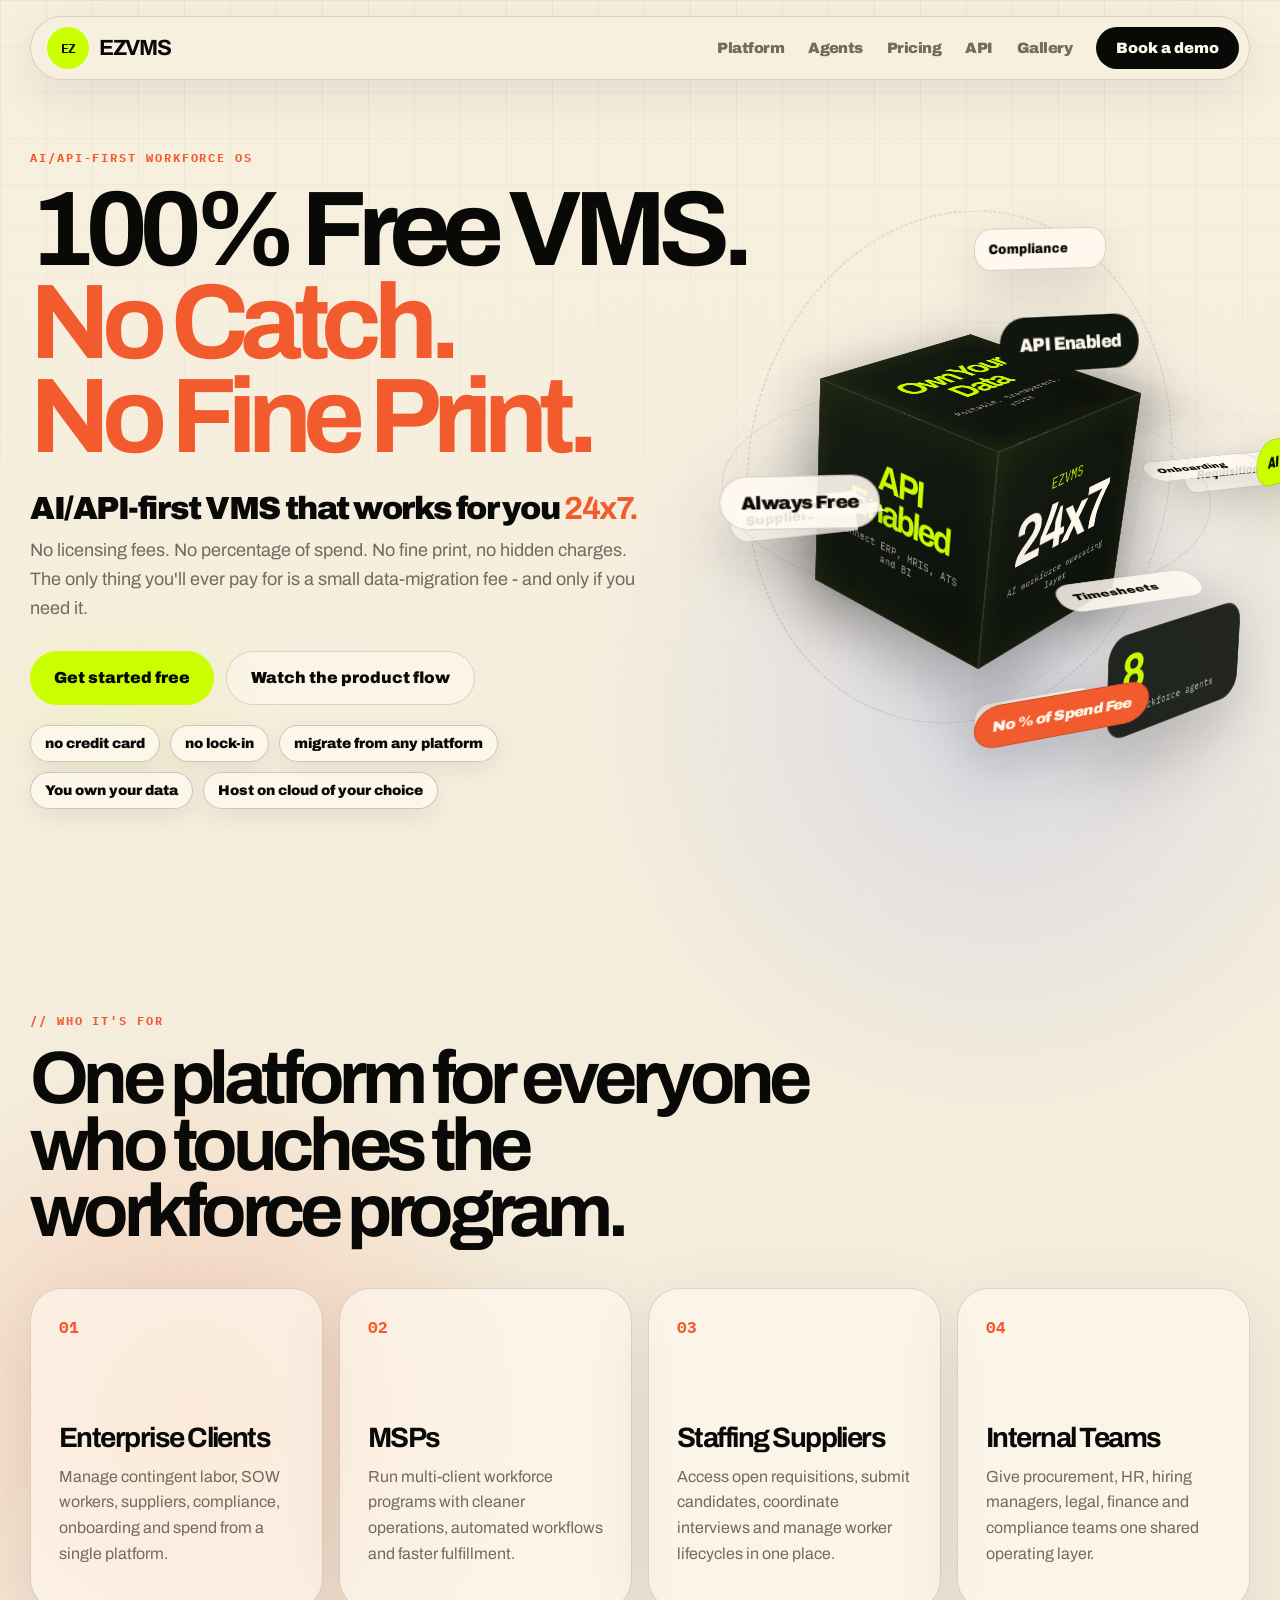
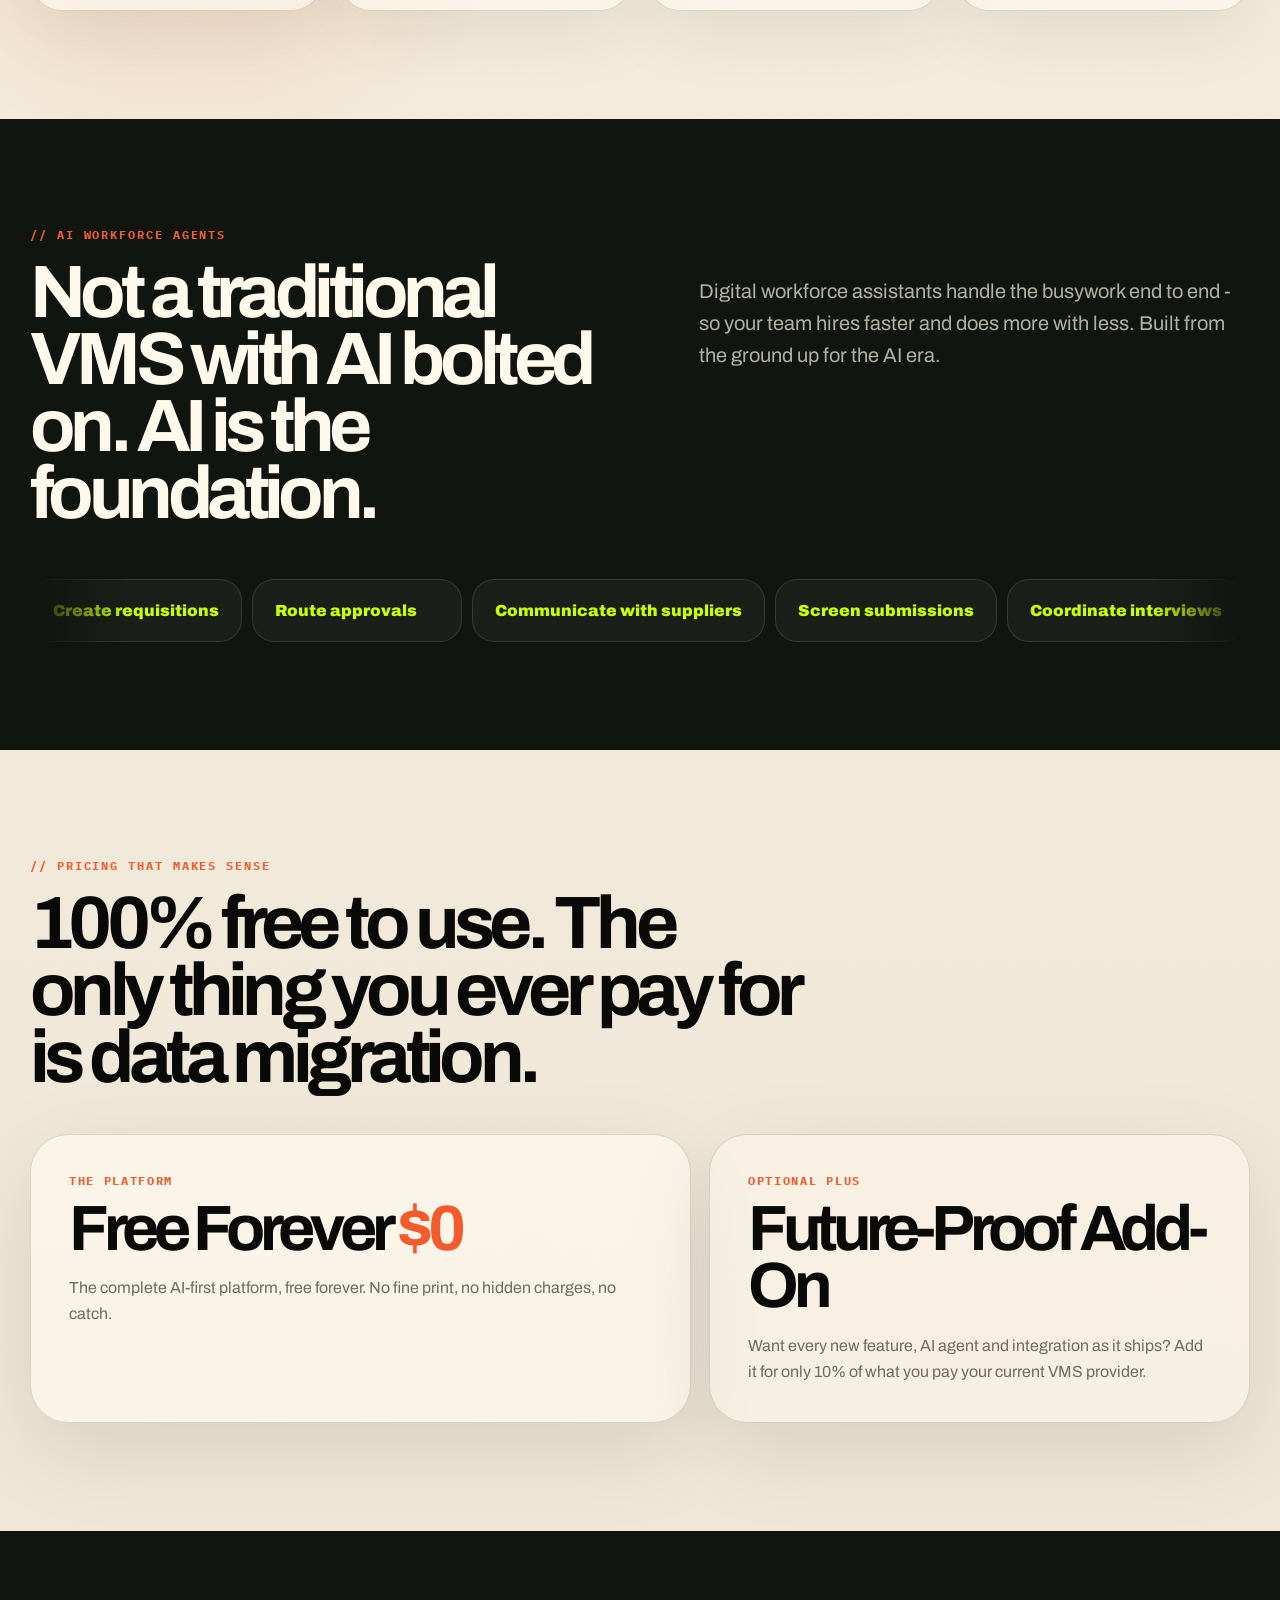
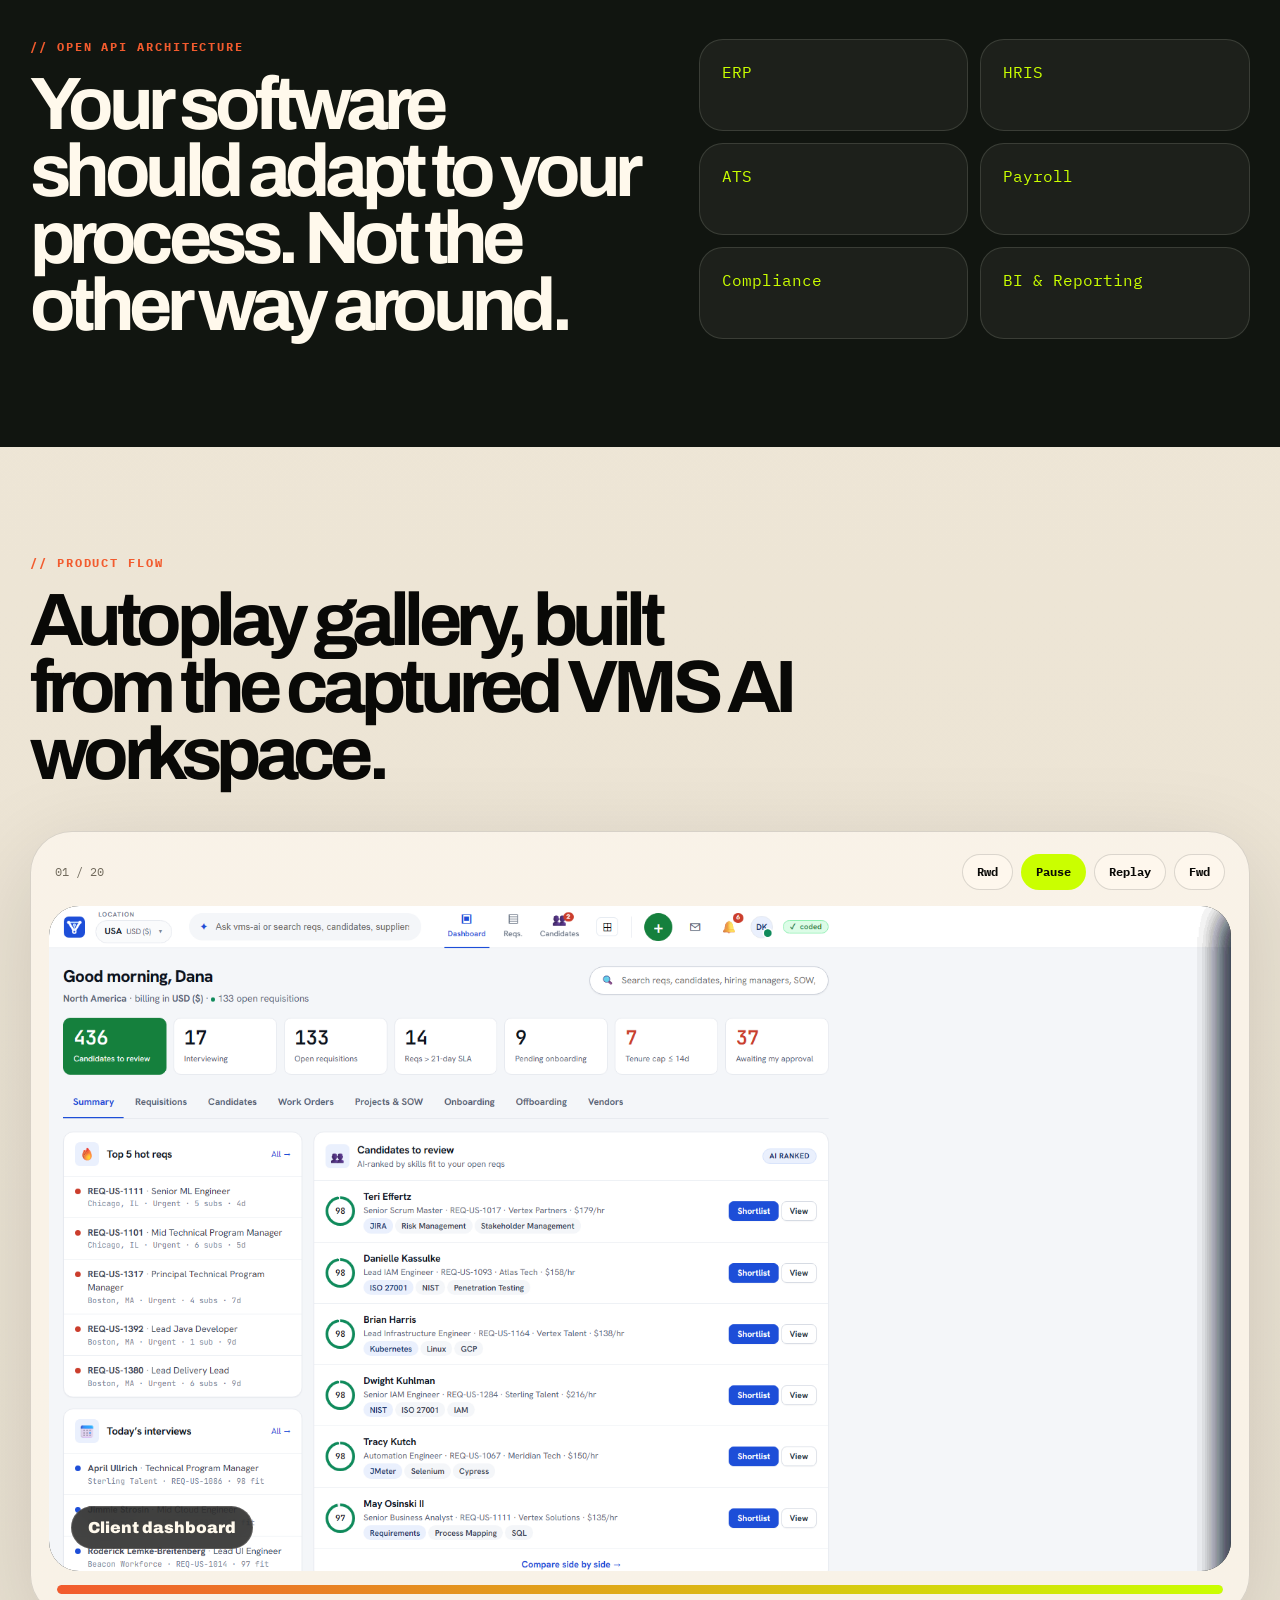
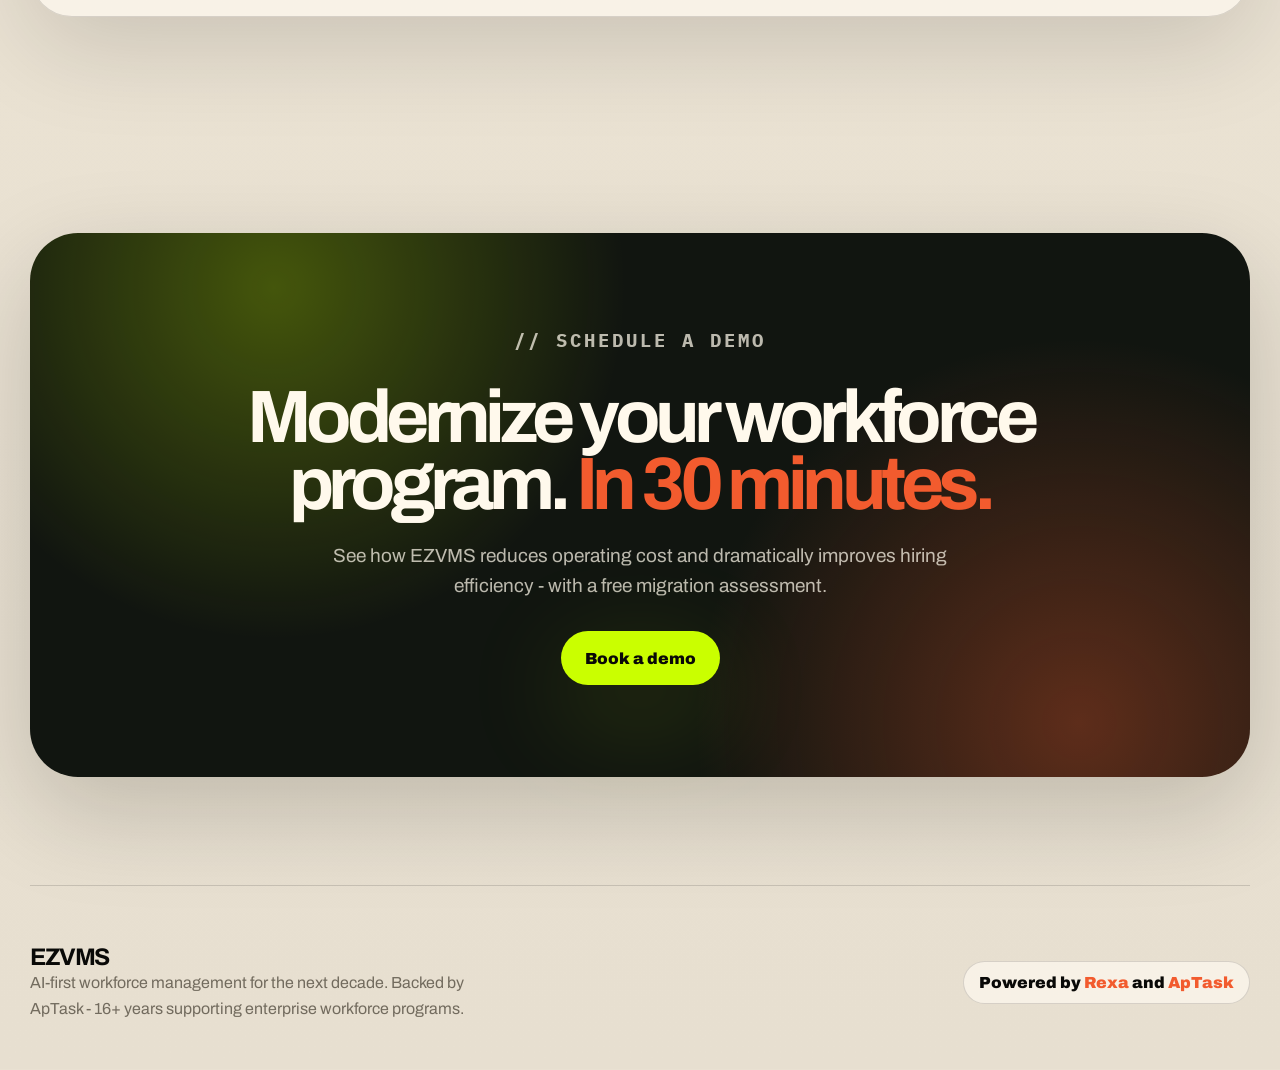
==== codex-3d/index.html @ a68c4723 "Add codex-3d animated landing page variant + server logs codex-3d/ holds an alternate animated landi" ====
<!DOCTYPE html>
<html lang="en">
<head>
  <meta charset="utf-8">
  <meta name="viewport" content="width=device-width, initial-scale=1">
  <title>EZVMS 3D - AI/API-First Workforce OS</title>
  <meta name="description" content="100% Free VMS. No Catch. No Fine Print. AI/API-first VMS that works for you 24x7.">
  <link rel="preconnect" href="https://fonts.googleapis.com">
  <link rel="preconnect" href="https://fonts.gstatic.com" crossorigin>
  <link href="https://fonts.googleapis.com/css2?family=Archivo:wght@500;700;800;900&family=IBM+Plex+Mono:wght@400;600;700&display=swap" rel="stylesheet">
  <link rel="stylesheet" href="styles.css">
</head>
<body>
  <div class="ambient" aria-hidden="true"></div>

  <header class="topbar">
    <a class="brand" href="#home" aria-label="EZVMS 3D home">
      <span>EZ</span>
      <strong>EZVMS</strong>
    </a>
    <button class="menu-button" type="button" aria-label="Toggle navigation" aria-expanded="false">
      <span></span>
      <span></span>
    </button>
    <nav class="nav" aria-label="Primary navigation">
      <a href="#platform">Platform</a>
      <a href="#agents">Agents</a>
      <a href="#pricing">Pricing</a>
      <a href="#api">API</a>
      <a href="#gallery">Gallery</a>
      <button type="button" data-open-demo>Book a demo</button>
    </nav>
  </header>

  <main id="home">
    <section class="hero">
      <div class="hero-copy reveal">
        <p class="eyebrow">AI/API-FIRST WORKFORCE OS</p>
        <h1>
          <span>100% Free VMS.</span>
          <span>No Catch.</span>
          <span>No Fine Print.</span>
        </h1>
        <p class="lede">AI/API-first VMS that works for you <strong>24x7.</strong></p>
        <p class="subcopy">No licensing fees. No percentage of spend. No fine print, no hidden charges. The only thing you'll ever pay for is a small data-migration fee - and only if you need it.</p>
        <div class="actions">
          <button class="primary" type="button" data-open-demo>Get started free</button>
          <a class="secondary" href="#gallery">Watch the product flow</a>
        </div>
        <div class="promise-strip">
          <span>no credit card</span>
          <span>no lock-in</span>
          <span>migrate from any platform</span>
          <span>You own your data</span>
          <span>Host on cloud of your choice</span>
        </div>
      </div>

      <div class="hero-stage reveal delay-1" aria-label="3D animated EZVMS workforce automation system">
        <div class="scene" id="scene">
          <div class="core">
            <div class="core-face front">
              <span>EZVMS</span>
              <strong>24x7</strong>
              <small>AI workforce operating layer</small>
            </div>
            <div class="core-face back"><strong>Always Free</strong><small>No platform licensing fees</small></div>
            <div class="core-face right"><strong>AI First</strong><small>Agents handle the busywork</small></div>
            <div class="core-face left"><strong>API Enabled</strong><small>Connect ERP, HRIS, ATS and BI</small></div>
            <div class="core-face top"><strong>Own Your Data</strong><small>Portable, transparent, yours</small></div>
            <div class="core-face bottom"><strong>No % Fees</strong><small>No percentage of spend fee</small></div>
          </div>
          <div class="hero-callout callout-left">Always Free</div>
          <div class="hero-callout callout-right">AI First</div>
          <div class="hero-callout callout-top">API Enabled</div>
          <div class="hero-callout callout-bottom">No % of Spend Fee</div>
          <div class="orbit orbit-a">
            <span style="--i:0">Requisitions</span>
            <span style="--i:1">Approvals</span>
            <span style="--i:2">Suppliers</span>
            <span style="--i:3">Compliance</span>
          </div>
          <div class="orbit orbit-b">
            <span style="--i:0">Onboarding</span>
            <span style="--i:1">Timesheets</span>
            <span style="--i:2">Insights</span>
            <span style="--i:3">Actions</span>
          </div>
          <div class="depth-card card-two">
            <b>8</b>
            <span>AI workforce agents</span>
          </div>
        </div>
      </div>
    </section>

    <section id="platform" class="section panel-section">
      <div class="section-head reveal">
        <p class="eyebrow">// WHO IT'S FOR</p>
        <h2>One platform for everyone who touches the workforce program.</h2>
      </div>
      <div class="role-grid">
        <article class="tilt-card reveal">
          <span>01</span>
          <h3>Enterprise Clients</h3>
          <p>Manage contingent labor, SOW workers, suppliers, compliance, onboarding and spend from a single platform.</p>
        </article>
        <article class="tilt-card reveal delay-1">
          <span>02</span>
          <h3>MSPs</h3>
          <p>Run multi-client workforce programs with cleaner operations, automated workflows and faster fulfillment.</p>
        </article>
        <article class="tilt-card reveal delay-2">
          <span>03</span>
          <h3>Staffing Suppliers</h3>
          <p>Access open requisitions, submit candidates, coordinate interviews and manage worker lifecycles in one place.</p>
        </article>
        <article class="tilt-card reveal delay-3">
          <span>04</span>
          <h3>Internal Teams</h3>
          <p>Give procurement, HR, hiring managers, legal, finance and compliance teams one shared operating layer.</p>
        </article>
      </div>
    </section>

    <section id="agents" class="section agents-section">
      <div class="split reveal">
        <div>
          <p class="eyebrow">// AI WORKFORCE AGENTS</p>
          <h2>Not a traditional VMS with AI bolted on. AI is the foundation.</h2>
        </div>
        <p>Digital workforce assistants handle the busywork end to end - so your team hires faster and does more with less. Built from the ground up for the AI era.</p>
      </div>
      <div class="agent-ribbon reveal delay-1">
        <span>Create requisitions</span>
        <span>Route approvals</span>
        <span>Communicate with suppliers</span>
        <span>Screen submissions</span>
        <span>Coordinate interviews</span>
        <span>Manage onboarding</span>
        <span>Track compliance</span>
        <span>Validate timesheets</span>
        <span>Surface insights</span>
        <span>Recommend actions</span>
      </div>
    </section>

    <section id="pricing" class="section price-section">
      <div class="section-head reveal">
        <p class="eyebrow">// PRICING THAT MAKES SENSE</p>
        <h2>100% free to use. The only thing you ever pay for is data migration.</h2>
      </div>
      <div class="price-stack">
        <article class="price-card reveal">
          <p>THE PLATFORM</p>
          <h3>Free Forever <strong>$0</strong></h3>
          <span>The complete AI-first platform, free forever. No fine print, no hidden charges, no catch.</span>
        </article>
        <article class="price-card alt reveal delay-1">
          <p>OPTIONAL PLUS</p>
          <h3>Future-Proof Add-On</h3>
          <span>Want every new feature, AI agent and integration as it ships? Add it for only 10% of what you pay your current VMS provider.</span>
        </article>
      </div>
    </section>

    <section id="api" class="section api-section">
      <div class="split reveal">
        <div>
          <p class="eyebrow">// OPEN API ARCHITECTURE</p>
          <h2>Your software should adapt to your process. Not the other way around.</h2>
        </div>
        <div class="api-orbit">
          <span>ERP</span>
          <span>HRIS</span>
          <span>ATS</span>
          <span>Payroll</span>
          <span>Compliance</span>
          <span>BI &amp; Reporting</span>
        </div>
      </div>
    </section>

    <section id="gallery" class="section gallery-section">
      <div class="section-head reveal">
        <p class="eyebrow">// PRODUCT FLOW</p>
        <h2>Autoplay gallery, built from the captured VMS AI workspace.</h2>
      </div>
      <div class="player reveal delay-1">
        <div class="player-bar">
          <span id="slide-count">01 / 20</span>
          <div>
            <button type="button" data-prev>Rwd</button>
            <button type="button" class="hot" data-toggle>Pause</button>
            <button type="button" data-replay>Replay</button>
            <button type="button" data-next>Fwd</button>
          </div>
        </div>
        <figure id="gallery-frame">
          <p>Loading gallery...</p>
        </figure>
        <div class="progress"><span id="progress-bar"></span></div>
      </div>
    </section>

    <section class="section cta-section">
      <div class="cta reveal">
        <p class="eyebrow">// SCHEDULE A DEMO</p>
        <h2>Modernize your workforce program. <span>In 30 minutes.</span></h2>
        <p>See how EZVMS reduces operating cost and dramatically improves hiring efficiency - with a free migration assessment.</p>
        <button class="primary" type="button" data-open-demo>Book a demo</button>
      </div>
    </section>
  </main>

  <footer class="footer">
    <div>
      <strong>EZVMS</strong>
      <p>AI-first workforce management for the next decade. Backed by ApTask - 16+ years supporting enterprise workforce programs.</p>
    </div>
    <div class="powered">Powered by <a href="https://rexa.ai" target="_blank" rel="noopener noreferrer">Rexa</a> and <a href="https://aptask.com" target="_blank" rel="noopener noreferrer">ApTask</a></div>
  </footer>

  <dialog class="demo-modal" id="demo-modal">
    <form method="dialog">
      <button class="modal-close" aria-label="Close">&times;</button>
      <p class="eyebrow">// 30 MINUTE DEMO</p>
      <h2>See EZVMS in motion.</h2>
      <label>Name<input required placeholder="Jane Doe"></label>
      <label>Email<input required type="email" placeholder="jane@company.com"></label>
      <label>Company<input placeholder="Acme Corp"></label>
      <button class="primary" type="submit">Schedule Event</button>
      <small>Mock confirmation - connect Calendly / Cal.com for production booking.</small>
    </form>
  </dialog>

  <script src="script.js"></script>
</body>
</html>
---- codex-3d/styles.css ----
:root {
  --ink: #090907;
  --paper: #f3eddf;
  --muted: #726b5e;
  --acid: #caff00;
  --ember: #f25b2e;
  --blue: #2458ff;
  --night: #111510;
  --line: rgba(9, 9, 7, 0.14);
  --glow: 0 30px 110px rgba(202, 255, 0, 0.18);
}

*,
*::before,
*::after {
  box-sizing: border-box;
}

html {
  scroll-behavior: smooth;
}

body {
  margin: 0;
  overflow-x: hidden;
  color: var(--ink);
  background:
    radial-gradient(circle at 78% 12%, rgba(36, 88, 255, 0.14), transparent 26rem),
    radial-gradient(circle at 15% 24%, rgba(242, 91, 46, 0.2), transparent 23rem),
    linear-gradient(180deg, #f8f0df 0%, #e7dfd0 100%);
  font-family: "Archivo", sans-serif;
}

a {
  color: inherit;
  text-decoration: none;
}

button,
input {
  font: inherit;
}

.ambient {
  position: fixed;
  inset: 0;
  z-index: -1;
  background-image: linear-gradient(90deg, rgba(9, 9, 7, 0.045) 1px, transparent 1px), linear-gradient(rgba(9, 9, 7, 0.035) 1px, transparent 1px);
  background-size: 46px 46px;
  mask-image: linear-gradient(to bottom, #000 0%, transparent 88%);
}

.topbar {
  position: sticky;
  top: 16px;
  z-index: 20;
  display: flex;
  align-items: center;
  justify-content: space-between;
  width: min(1220px, calc(100% - 28px));
  margin: 16px auto 0;
  padding: 10px 10px 10px 16px;
  border: 1px solid var(--line);
  border-radius: 999px;
  background: rgba(248, 240, 223, 0.76);
  box-shadow: 0 14px 50px rgba(9, 9, 7, 0.09);
  backdrop-filter: blur(18px);
}

.brand,
.nav,
.actions,
.promise-strip,
.player-bar,
.footer {
  display: flex;
  align-items: center;
}

.brand {
  gap: 10px;
  font-size: 22px;
  font-weight: 900;
  letter-spacing: -0.06em;
}

.brand span {
  display: grid;
  width: 42px;
  height: 42px;
  place-items: center;
  border-radius: 50%;
  background: var(--acid);
  font-family: "IBM Plex Mono", monospace;
  font-size: 13px;
}

.nav {
  gap: 24px;
  color: var(--muted);
  font-size: 15px;
  font-weight: 900;
  letter-spacing: -0.035em;
}

.nav a:hover {
  color: var(--ink);
}

.nav button,
.primary,
.secondary,
.player button {
  border: 0;
  border-radius: 999px;
  cursor: pointer;
  font-weight: 900;
}

.nav button {
  padding: 13px 20px;
  color: #fff9ec;
  background: var(--ink);
}

.menu-button {
  display: none;
}

.hero {
  display: grid;
  grid-template-columns: minmax(0, 1fr) minmax(430px, 0.9fr);
  gap: 54px;
  align-items: center;
  width: min(1220px, calc(100% - 28px));
  min-height: calc(100vh - 84px);
  margin: 0 auto;
  padding: 70px 0 96px;
}

.eyebrow {
  margin: 0 0 18px;
  color: var(--ember);
  font-family: "IBM Plex Mono", monospace;
  font-size: 12px;
  font-weight: 700;
  letter-spacing: 0.16em;
}

h1,
h2,
h3,
p {
  margin-top: 0;
}

h1 {
  margin: 0 0 28px;
  font-size: min(clamp(4.1rem, 8.3vw, 9rem), calc((100vw - 28px) / 7.25));
  line-height: 0.88;
  letter-spacing: -0.08em;
}

h1 span {
  display: block;
  white-space: nowrap;
}

h1 span:nth-child(n+2),
.cta h2 span {
  color: var(--ember);
}

.lede {
  margin-bottom: 10px;
  font-size: clamp(1.4rem, 2.5vw, 2.3rem);
  font-weight: 900;
  letter-spacing: -0.045em;
}

.lede strong {
  color: var(--ember);
}

.subcopy {
  max-width: 610px;
  color: var(--muted);
  font-size: 18px;
  line-height: 1.6;
}

.actions {
  flex-wrap: wrap;
  gap: 12px;
  margin: 28px 0 20px;
}

.primary,
.secondary {
  display: inline-flex;
  min-height: 54px;
  align-items: center;
  justify-content: center;
  padding: 0 24px;
}

.primary {
  color: var(--ink);
  background: var(--acid);
  box-shadow: var(--glow);
}

.secondary {
  border: 1px solid var(--line);
  background: rgba(255, 250, 240, 0.52);
}

.promise-strip {
  flex-wrap: wrap;
  gap: 10px;
}

.promise-strip span {
  padding: 10px 14px;
  border: 1.5px solid rgba(9, 9, 7, 0.2);
  border-radius: 999px;
  background: rgba(255, 250, 240, 0.72);
  box-shadow: 0 8px 24px rgba(9, 9, 7, 0.07);
  font-size: 14px;
  font-weight: 900;
}

.hero-stage {
  min-height: 620px;
  perspective: 1200px;
}

.scene {
  --rx: -14deg;
  --ry: 22deg;
  position: relative;
  width: min(560px, 100%);
  height: 620px;
  margin: 0 auto;
  transform-style: preserve-3d;
  transform: rotateX(var(--rx)) rotateY(var(--ry));
  transition: transform 180ms ease-out;
}

.core {
  position: absolute;
  top: 210px;
  left: 50%;
  width: 220px;
  height: 220px;
  transform: translateX(-50%) rotateX(-12deg) rotateY(28deg);
  transform-style: preserve-3d;
  animation: cubeSpin 12s linear infinite;
}

.core-face {
  position: absolute;
  inset: 0;
  display: grid;
  place-content: center;
  gap: 10px;
  padding: 20px;
  border: 1px solid rgba(255, 255, 255, 0.16);
  background: linear-gradient(145deg, #171d13, #0c0f0b);
  box-shadow: inset 0 0 40px rgba(202, 255, 0, 0.09), 0 32px 90px rgba(9, 9, 7, 0.24);
  color: #fff9ec;
  text-align: center;
}

.core-face.front {
  transform: translateZ(110px);
}

.core-face.back {
  transform: rotateY(180deg) translateZ(110px);
}

.core-face.right {
  transform: rotateY(90deg) translateZ(110px);
}

.core-face.left {
  transform: rotateY(-90deg) translateZ(110px);
}

.core-face.top {
  transform: rotateX(90deg) translateZ(110px);
}

.core-face.bottom {
  transform: rotateX(-90deg) translateZ(110px);
}

.core-face span {
  color: var(--acid);
  font-family: "IBM Plex Mono", monospace;
}

.core-face strong {
  color: var(--acid);
  font-size: 38px;
  line-height: 0.92;
  letter-spacing: -0.075em;
}

.core-face.front strong {
  color: #fff9ec;
  font-size: 70px;
  line-height: 0.85;
}

.core-face small {
  color: rgba(255, 249, 236, 0.65);
  font-family: "IBM Plex Mono", monospace;
  font-size: 11px;
}

.hero-callout {
  position: absolute;
  z-index: 3;
  padding: 13px 16px;
  border: 1px solid rgba(9, 9, 7, 0.16);
  border-radius: 999px;
  color: var(--ink);
  background: rgba(255, 250, 240, 0.9);
  box-shadow: 0 22px 70px rgba(9, 9, 7, 0.14);
  font-size: 15px;
  font-weight: 900;
  letter-spacing: -0.04em;
  transform-style: preserve-3d;
  animation: calloutFloat 3.8s ease-in-out infinite alternate;
}

.callout-left {
  top: 245px;
  left: -8px;
  transform: translateZ(180px) rotateY(-18deg);
}

.callout-right {
  top: 250px;
  right: -8px;
  color: var(--ink);
  background: var(--acid);
  transform: translateZ(180px) rotateY(18deg);
  animation-delay: -0.8s;
}

.callout-top {
  top: 126px;
  left: 50%;
  color: #fff9ec;
  background: var(--night);
  transform: translateX(-50%) translateZ(210px) rotateX(10deg);
  animation-delay: -1.6s;
}

.callout-bottom {
  bottom: 124px;
  left: 50%;
  color: #fff9ec;
  background: var(--ember);
  transform: translateX(-50%) translateZ(210px) rotateX(-10deg);
  animation-delay: -2.4s;
}

.orbit {
  position: absolute;
  inset: 48px;
  transform-style: preserve-3d;
  border: 1px dashed rgba(9, 9, 7, 0.18);
  border-radius: 50%;
  animation: orbitSpin 18s linear infinite;
}

.orbit-b {
  inset: 105px 28px;
  transform: rotateX(72deg);
  animation-duration: 24s;
  animation-direction: reverse;
}

.orbit span {
  position: absolute;
  top: 50%;
  left: 50%;
  width: 142px;
  padding: 12px 14px;
  border: 1px solid rgba(9, 9, 7, 0.16);
  border-radius: 18px;
  background: rgba(255, 250, 240, 0.86);
  box-shadow: 0 18px 46px rgba(9, 9, 7, 0.12);
  font-size: 13px;
  font-weight: 900;
  transform: rotate(calc(var(--i) * 90deg)) translateX(245px) rotate(calc(var(--i) * -90deg));
}

.orbit-b span {
  transform: rotate(calc(var(--i) * 90deg)) translateX(185px) rotate(calc(var(--i) * -90deg));
}

.depth-card {
  position: absolute;
  display: grid;
  gap: 8px;
  width: 190px;
  padding: 18px;
  border: 1px solid rgba(255, 249, 236, 0.12);
  border-radius: 24px;
  color: #fff9ec;
  background: rgba(17, 21, 16, 0.92);
  box-shadow: 0 30px 90px rgba(9, 9, 7, 0.22);
  transform-style: preserve-3d;
}

.depth-card b {
  color: var(--acid);
  font-size: 54px;
  line-height: 0.85;
  letter-spacing: -0.08em;
}

.depth-card span {
  color: rgba(255, 249, 236, 0.68);
  font-family: "IBM Plex Mono", monospace;
  font-size: 11px;
}

.card-two {
  right: 12px;
  bottom: 74px;
  transform: translateZ(120px) rotateY(16deg);
}

.section {
  width: min(1220px, calc(100% - 28px));
  margin: 0 auto;
  padding: 108px 0;
}

.section-head {
  max-width: 780px;
  margin-bottom: 42px;
}

h2 {
  margin-bottom: 0;
  font-size: clamp(2.6rem, 5.8vw, 6rem);
  line-height: 0.9;
  letter-spacing: -0.075em;
}

.role-grid {
  display: grid;
  grid-template-columns: repeat(4, 1fr);
  gap: 16px;
  perspective: 900px;
}

.tilt-card {
  min-height: 300px;
  padding: 28px;
  border: 1px solid var(--line);
  border-radius: 32px;
  background: rgba(255, 250, 240, 0.62);
  box-shadow: 0 20px 70px rgba(9, 9, 7, 0.08);
  transform-style: preserve-3d;
  transition: transform 220ms ease, box-shadow 220ms ease;
}

.tilt-card:hover {
  transform: rotateX(7deg) rotateY(-7deg) translateY(-8px);
  box-shadow: 0 30px 90px rgba(9, 9, 7, 0.16);
}

.tilt-card span {
  color: var(--ember);
  font-family: "IBM Plex Mono", monospace;
  font-weight: 700;
}

.tilt-card h3 {
  margin: 88px 0 12px;
  font-size: 28px;
  line-height: 0.95;
  letter-spacing: -0.055em;
}

.tilt-card p,
.split > p,
.price-card span,
.cta p,
.footer p {
  color: var(--muted);
  line-height: 1.6;
}

.agents-section,
.api-section {
  width: 100%;
  max-width: none;
  padding-right: max(14px, calc((100vw - 1220px) / 2));
  padding-left: max(14px, calc((100vw - 1220px) / 2));
  color: #fff9ec;
  background: var(--night);
}

.split {
  display: grid;
  grid-template-columns: 1fr 0.9fr;
  gap: 56px;
  align-items: start;
}

.split > p {
  margin-top: 48px;
  color: rgba(255, 249, 236, 0.68);
  font-size: 20px;
}

.agent-ribbon {
  display: flex;
  gap: 10px;
  margin-top: 52px;
  overflow: hidden;
  mask-image: linear-gradient(90deg, transparent, #000 8%, #000 92%, transparent);
}

.agent-ribbon span {
  flex: 0 0 auto;
  min-width: 210px;
  padding: 22px;
  border: 1px solid rgba(255, 249, 236, 0.12);
  border-radius: 22px;
  background: rgba(255, 249, 236, 0.045);
  color: var(--acid);
  font-weight: 900;
  animation: ribbon 28s linear infinite;
}

.price-stack {
  display: grid;
  grid-template-columns: 1.1fr 0.9fr;
  gap: 18px;
}

.price-card {
  padding: 38px;
  border: 1px solid var(--line);
  border-radius: 38px;
  background: rgba(255, 250, 240, 0.68);
  box-shadow: 0 26px 90px rgba(9, 9, 7, 0.1);
}

.price-card.alt {
  background: rgba(255, 250, 240, 0.46);
}

.price-card p {
  color: var(--ember);
  font-family: "IBM Plex Mono", monospace;
  font-size: 12px;
  font-weight: 700;
  letter-spacing: 0.14em;
}

.price-card h3 {
  margin-bottom: 18px;
  font-size: clamp(2.4rem, 5vw, 5rem);
  line-height: 0.9;
  letter-spacing: -0.08em;
}

.price-card strong {
  color: var(--ember);
}

.api-orbit {
  display: grid;
  grid-template-columns: repeat(2, 1fr);
  gap: 12px;
}

.api-orbit span {
  min-height: 92px;
  padding: 22px;
  border: 1px solid rgba(255, 249, 236, 0.13);
  border-radius: 24px;
  color: var(--acid);
  background: rgba(255, 249, 236, 0.05);
  font-family: "IBM Plex Mono", monospace;
}

.player {
  padding: 18px;
  border: 1px solid var(--line);
  border-radius: 42px;
  background: rgba(255, 250, 240, 0.68);
  box-shadow: 0 28px 100px rgba(9, 9, 7, 0.14);
}

.player-bar {
  justify-content: space-between;
  gap: 14px;
  padding: 4px 6px 16px;
  color: var(--muted);
  font-family: "IBM Plex Mono", monospace;
  font-size: 12px;
}

.player-bar div {
  display: flex;
  flex-wrap: wrap;
  justify-content: flex-end;
  gap: 8px;
}

.player button {
  min-height: 36px;
  padding: 0 14px;
  border: 1px solid var(--line);
  color: var(--ink);
  background: rgba(255, 250, 240, 0.7);
}

.player button.hot {
  border-color: transparent;
  background: var(--acid);
}

#gallery-frame {
  position: relative;
  min-height: 440px;
  margin: 0;
  border-radius: 30px;
  background: var(--night);
  overflow: hidden;
  cursor: pointer;
}

#gallery-frame::before,
#gallery-frame::after {
  position: absolute;
  top: 50%;
  z-index: 2;
  display: grid;
  width: 46px;
  height: 46px;
  place-items: center;
  border: 1px solid rgba(255, 249, 236, 0.18);
  border-radius: 50%;
  color: #fff9ec;
  background: rgba(9, 9, 7, 0.52);
  opacity: 0;
  transform: translateY(-50%);
  transition: opacity 180ms ease;
  pointer-events: none;
}

#gallery-frame::before {
  content: "‹";
  left: 18px;
}

#gallery-frame::after {
  content: "›";
  right: 18px;
}

#gallery-frame:hover::before,
#gallery-frame:hover::after {
  opacity: 1;
}

#gallery-frame img {
  display: block;
  width: 100%;
  aspect-ratio: 16 / 9;
  object-fit: cover;
  object-position: top left;
}

#gallery-frame figcaption {
  position: absolute;
  left: 22px;
  bottom: 22px;
  padding: 12px 16px;
  border: 1px solid rgba(255, 249, 236, 0.14);
  border-radius: 999px;
  color: #fff9ec;
  background: rgba(9, 9, 7, 0.76);
  backdrop-filter: blur(12px);
  font-weight: 900;
}

#gallery-frame p {
  display: grid;
  min-height: 360px;
  place-items: center;
  color: rgba(255, 249, 236, 0.72);
  font-weight: 900;
}

.progress {
  height: 9px;
  margin: 14px 8px 4px;
  border-radius: 999px;
  background: rgba(9, 9, 7, 0.1);
  overflow: hidden;
}

.progress span {
  display: block;
  width: 0;
  height: 100%;
  border-radius: inherit;
  background: linear-gradient(90deg, var(--ember), var(--acid));
}

.cta {
  padding: clamp(44px, 8vw, 92px);
  border-radius: 48px;
  color: #fff9ec;
  text-align: center;
  background:
    radial-gradient(circle at 20% 10%, rgba(202, 255, 0, 0.28), transparent 22rem),
    radial-gradient(circle at 86% 90%, rgba(242, 91, 46, 0.34), transparent 24rem),
    var(--night);
  box-shadow: 0 34px 100px rgba(9, 9, 7, 0.18);
}

.cta h2 {
  max-width: 900px;
  margin: 0 auto 22px;
}

.cta p {
  max-width: 620px;
  margin: 0 auto 30px;
  color: rgba(255, 249, 236, 0.72);
  font-size: 19px;
}

.footer {
  justify-content: space-between;
  gap: 28px;
  width: min(1220px, calc(100% - 28px));
  margin: 0 auto;
  padding: 58px 0 48px;
  border-top: 1px solid var(--line);
}

.footer strong {
  font-size: 24px;
  letter-spacing: -0.06em;
}

.footer p {
  max-width: 460px;
  margin-bottom: 0;
}

.powered {
  padding: 12px 15px;
  border: 1px solid var(--line);
  border-radius: 999px;
  background: rgba(255, 250, 240, 0.68);
  font-weight: 900;
}

.powered a {
  color: var(--ember);
}

.demo-modal {
  width: min(480px, calc(100% - 28px));
  border: 0;
  border-radius: 34px;
  padding: 0;
  background: rgba(255, 250, 240, 0.96);
  box-shadow: 0 40px 120px rgba(9, 9, 7, 0.28);
}

.demo-modal::backdrop {
  background: rgba(9, 9, 7, 0.62);
  backdrop-filter: blur(10px);
}

.demo-modal form {
  position: relative;
  display: grid;
  gap: 15px;
  padding: 38px;
}

.demo-modal h2 {
  font-size: 42px;
}

.demo-modal label {
  display: grid;
  gap: 7px;
  color: var(--muted);
  font-weight: 900;
}

.demo-modal input {
  min-height: 48px;
  padding: 0 14px;
  border: 1px solid var(--line);
  border-radius: 16px;
  background: rgba(255, 255, 255, 0.54);
}

.modal-close {
  position: absolute;
  top: 16px;
  right: 16px;
  width: 38px;
  height: 38px;
  border: 0;
  border-radius: 50%;
  background: rgba(9, 9, 7, 0.1);
  cursor: pointer;
}

.reveal {
  opacity: 0;
  transform: translateY(30px);
  transition: opacity 720ms ease, transform 720ms cubic-bezier(0.19, 1, 0.22, 1);
}

.reveal.in-view {
  opacity: 1;
  transform: none;
}

.delay-1 {
  transition-delay: 100ms;
}

.delay-2 {
  transition-delay: 180ms;
}

.delay-3 {
  transition-delay: 260ms;
}

@keyframes cubeSpin {
  to {
    transform: translateX(-50%) rotateX(-12deg) rotateY(388deg);
  }
}

@keyframes orbitSpin {
  to {
    transform: rotateZ(360deg);
  }
}

@keyframes ribbon {
  to {
    transform: translateX(calc(-100% - 10px));
  }
}

@keyframes progress {
  from {
    width: 0;
  }

  to {
    width: 100%;
  }
}

@keyframes calloutFloat {
  to {
    margin-top: -12px;
  }
}

@media (max-width: 1040px) {
  .menu-button {
    display: grid;
    gap: 5px;
    width: 42px;
    height: 42px;
    place-content: center;
    border: 0;
    border-radius: 50%;
    background: var(--ink);
  }

  .menu-button span {
    width: 18px;
    height: 2px;
    background: #fff9ec;
  }

  .nav {
    position: absolute;
    top: calc(100% + 10px);
    right: 0;
    display: none;
    width: min(320px, calc(100vw - 28px));
    padding: 18px;
    border: 1px solid var(--line);
    border-radius: 24px;
    background: rgba(255, 250, 240, 0.96);
    box-shadow: 0 20px 70px rgba(9, 9, 7, 0.16);
  }

  .nav.open {
    display: grid;
  }

  .hero,
  .split,
  .price-stack {
    grid-template-columns: 1fr;
  }

  .hero {
    min-height: auto;
  }

  .hero-stage {
    min-height: 560px;
  }

  .role-grid {
    grid-template-columns: repeat(2, 1fr);
  }
}

@media (max-width: 680px) {
  .topbar,
  .hero,
  .section,
  .footer {
    width: calc(100% - 24px);
  }

  h1 {
    font-size: min(4rem, calc((100vw - 24px) / 7));
    line-height: 0.94;
    letter-spacing: -0.055em;
  }

  .hero-stage {
    min-height: 430px;
  }

  .scene {
    height: 430px;
    transform: scale(0.72) rotateX(var(--rx)) rotateY(var(--ry));
    transform-origin: top center;
  }

  .hero-callout {
    font-size: 14px;
  }

  .role-grid,
  .api-orbit {
    grid-template-columns: 1fr;
  }

  .player {
    padding: 10px;
    border-radius: 28px;
  }

  .player-bar {
    align-items: flex-start;
  }

  #gallery-frame {
    min-height: 240px;
    border-radius: 22px;
  }

  #gallery-frame figcaption {
    right: 12px;
    bottom: 12px;
    left: 12px;
    border-radius: 18px;
  }

  .footer {
    display: grid;
  }

  .primary,
  .secondary {
    width: 100%;
  }
}

@media (prefers-reduced-motion: reduce) {
  *,
  *::before,
  *::after {
    scroll-behavior: auto !important;
    animation-duration: 1ms !important;
    transition-duration: 1ms !important;
  }
}
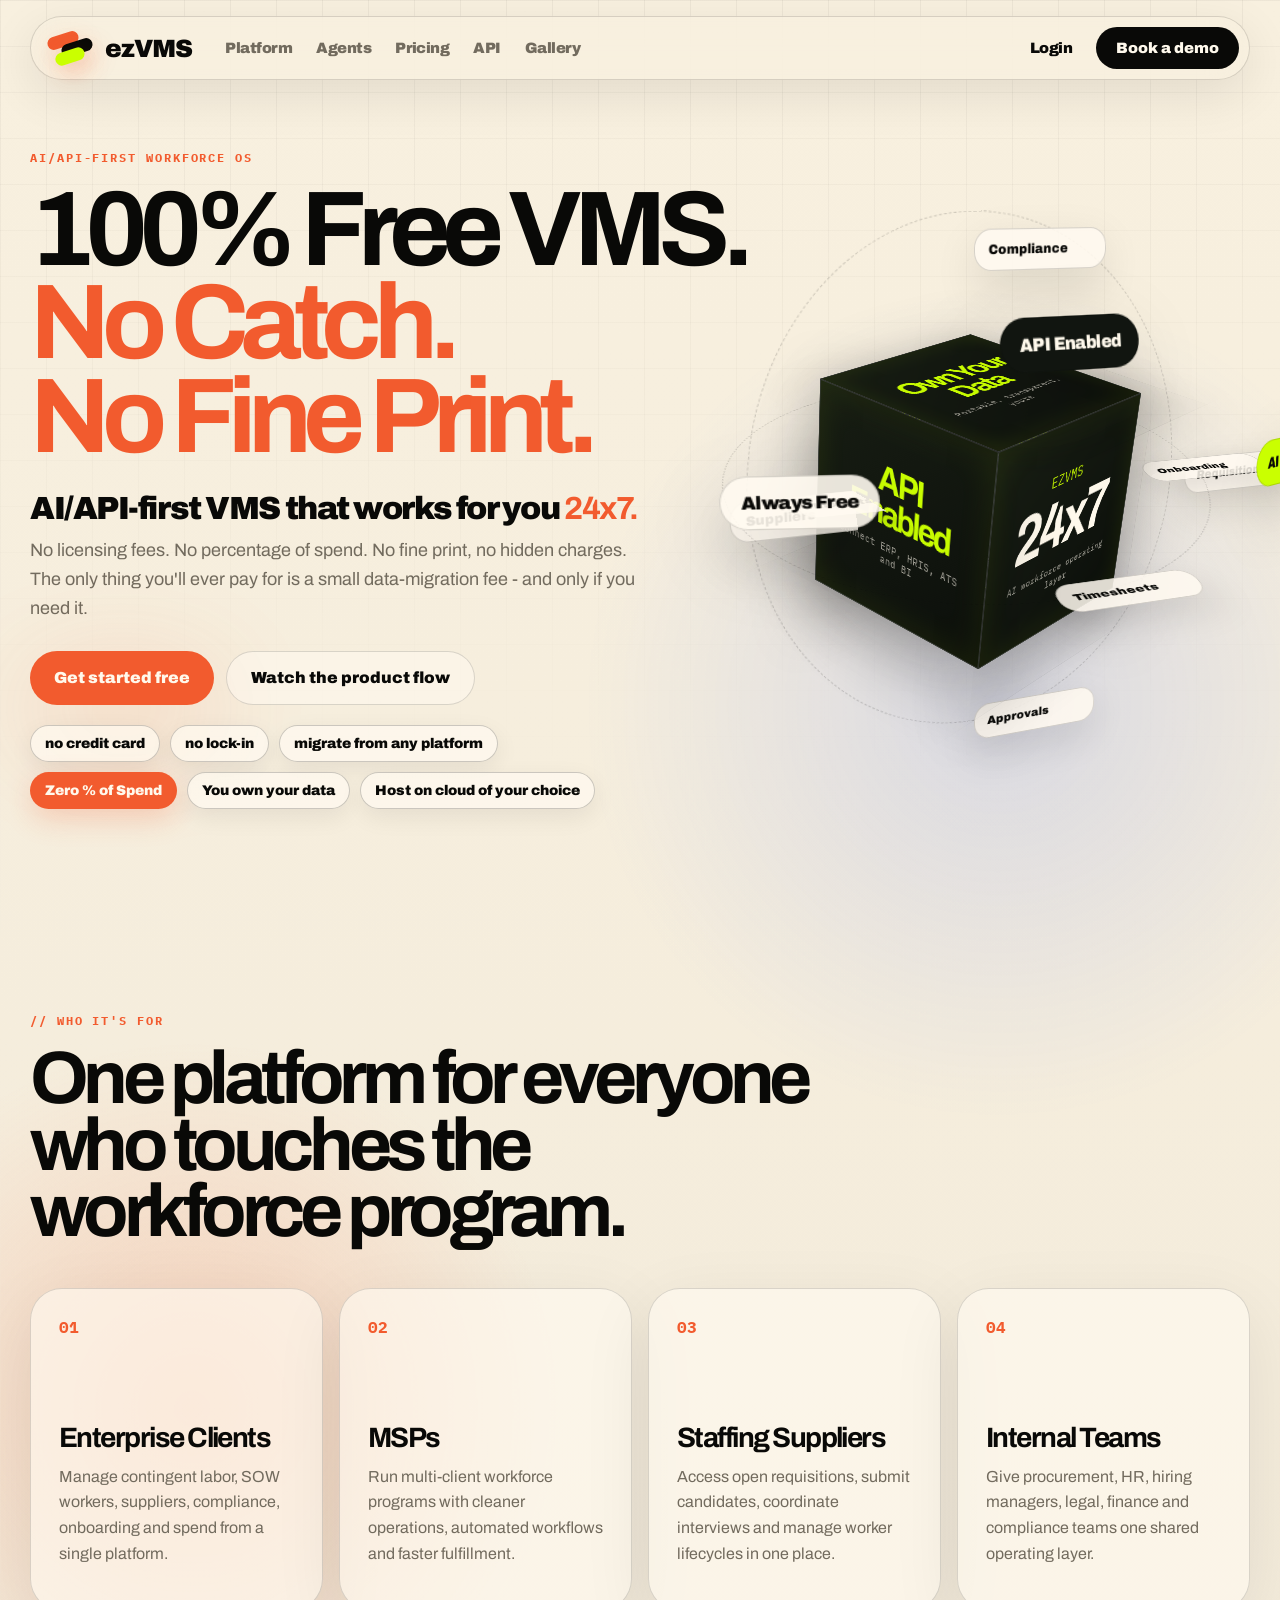
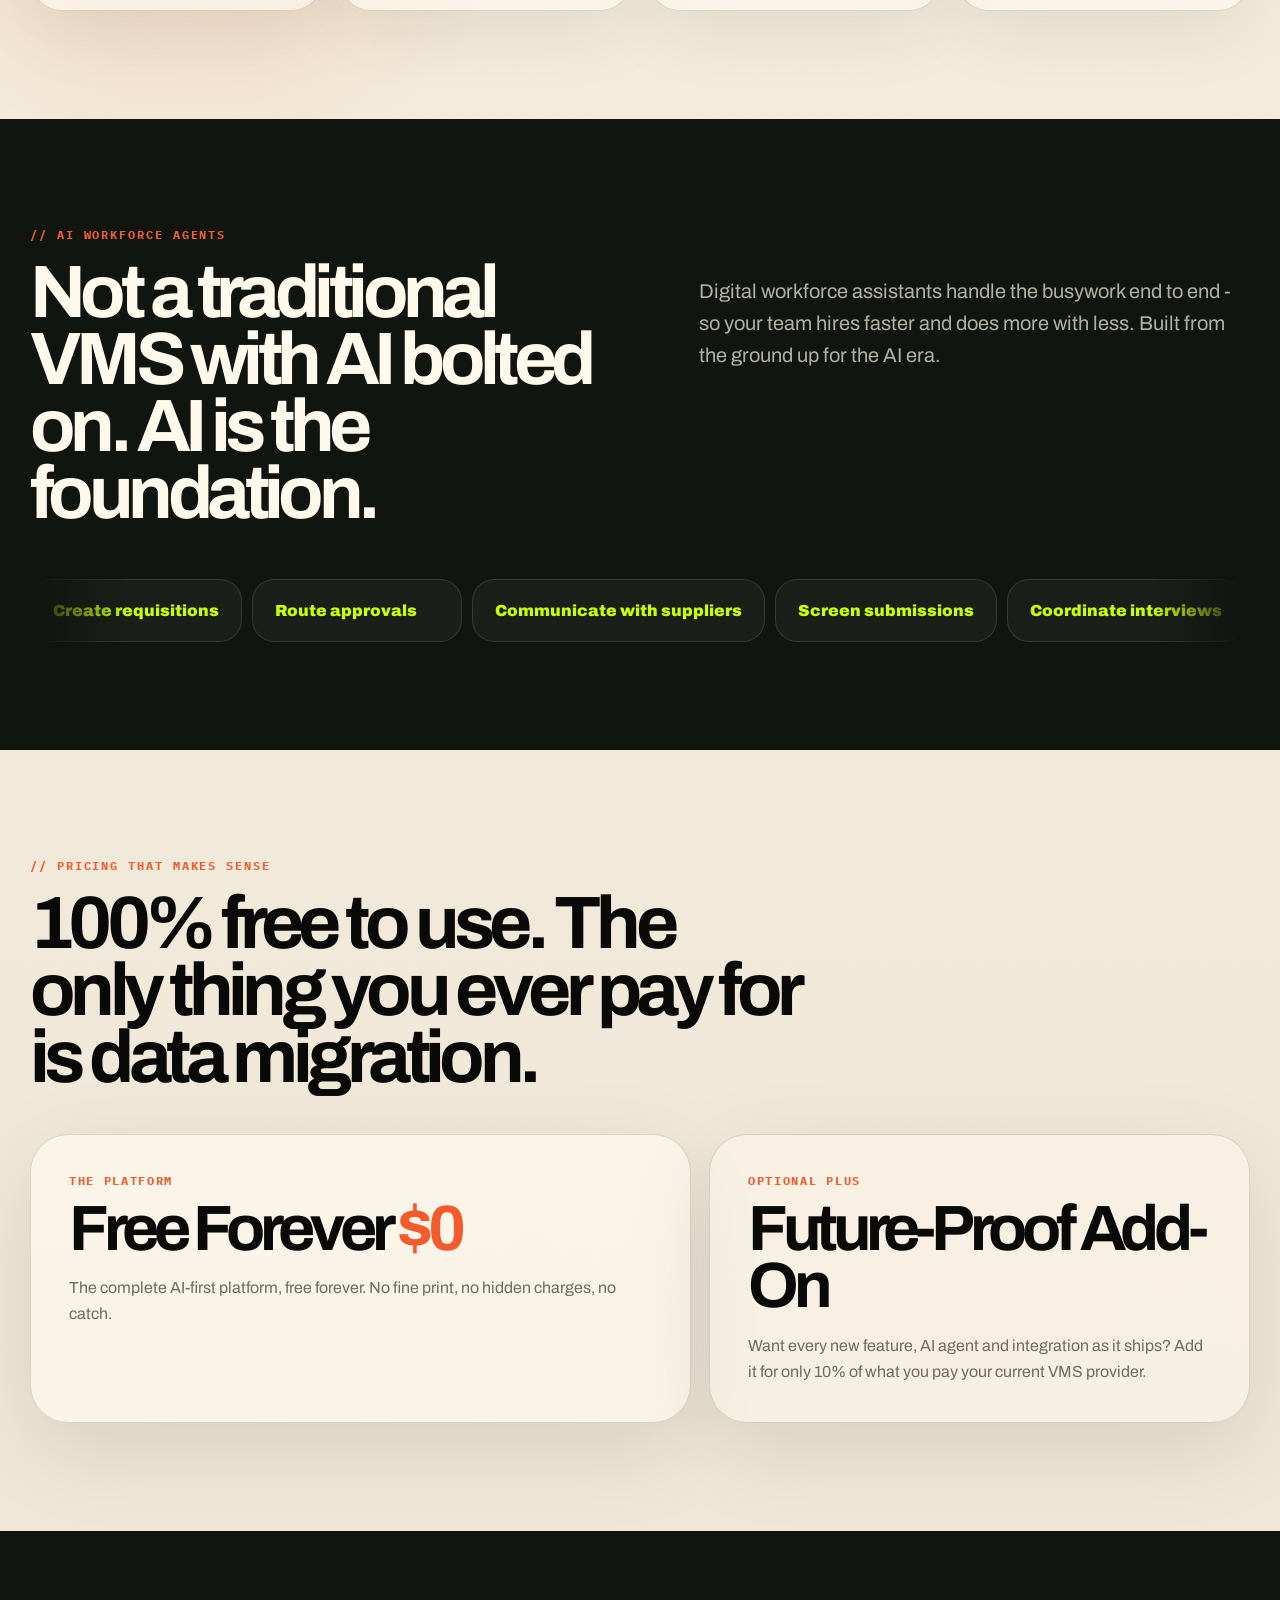
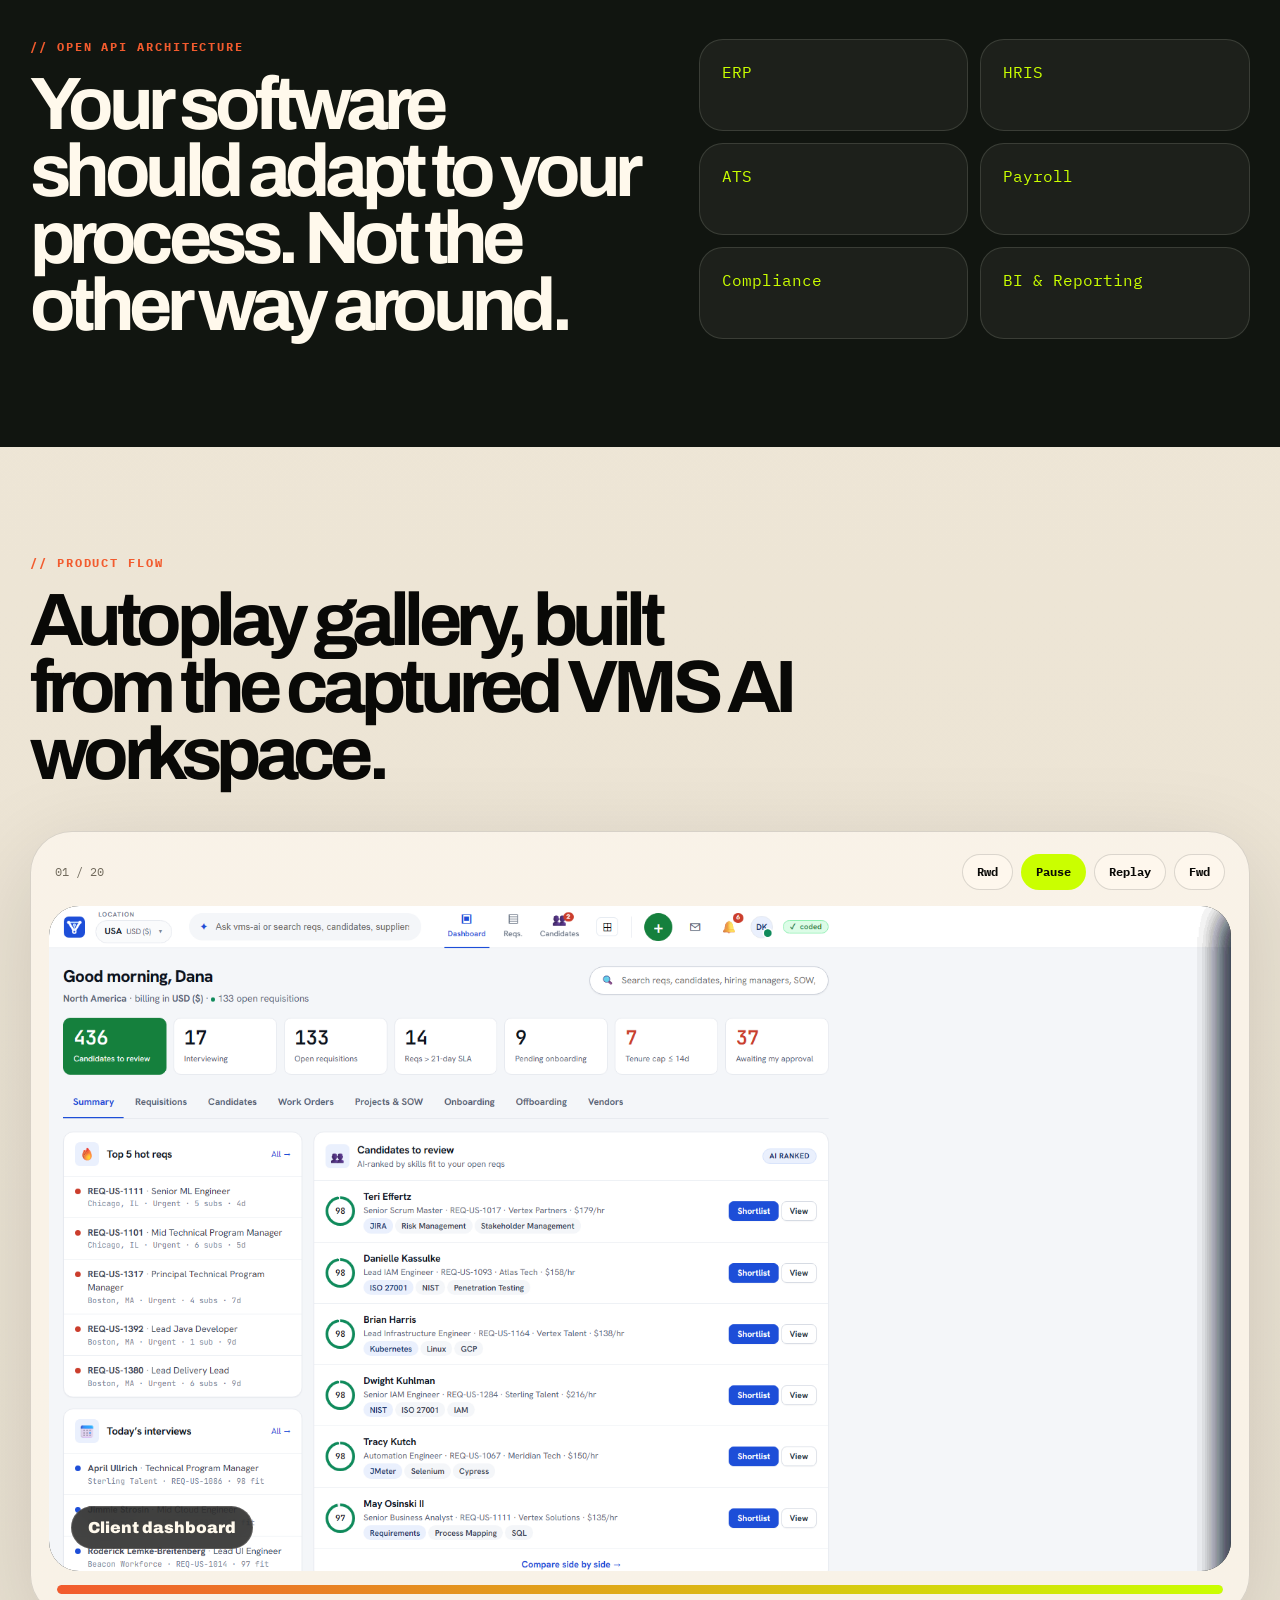
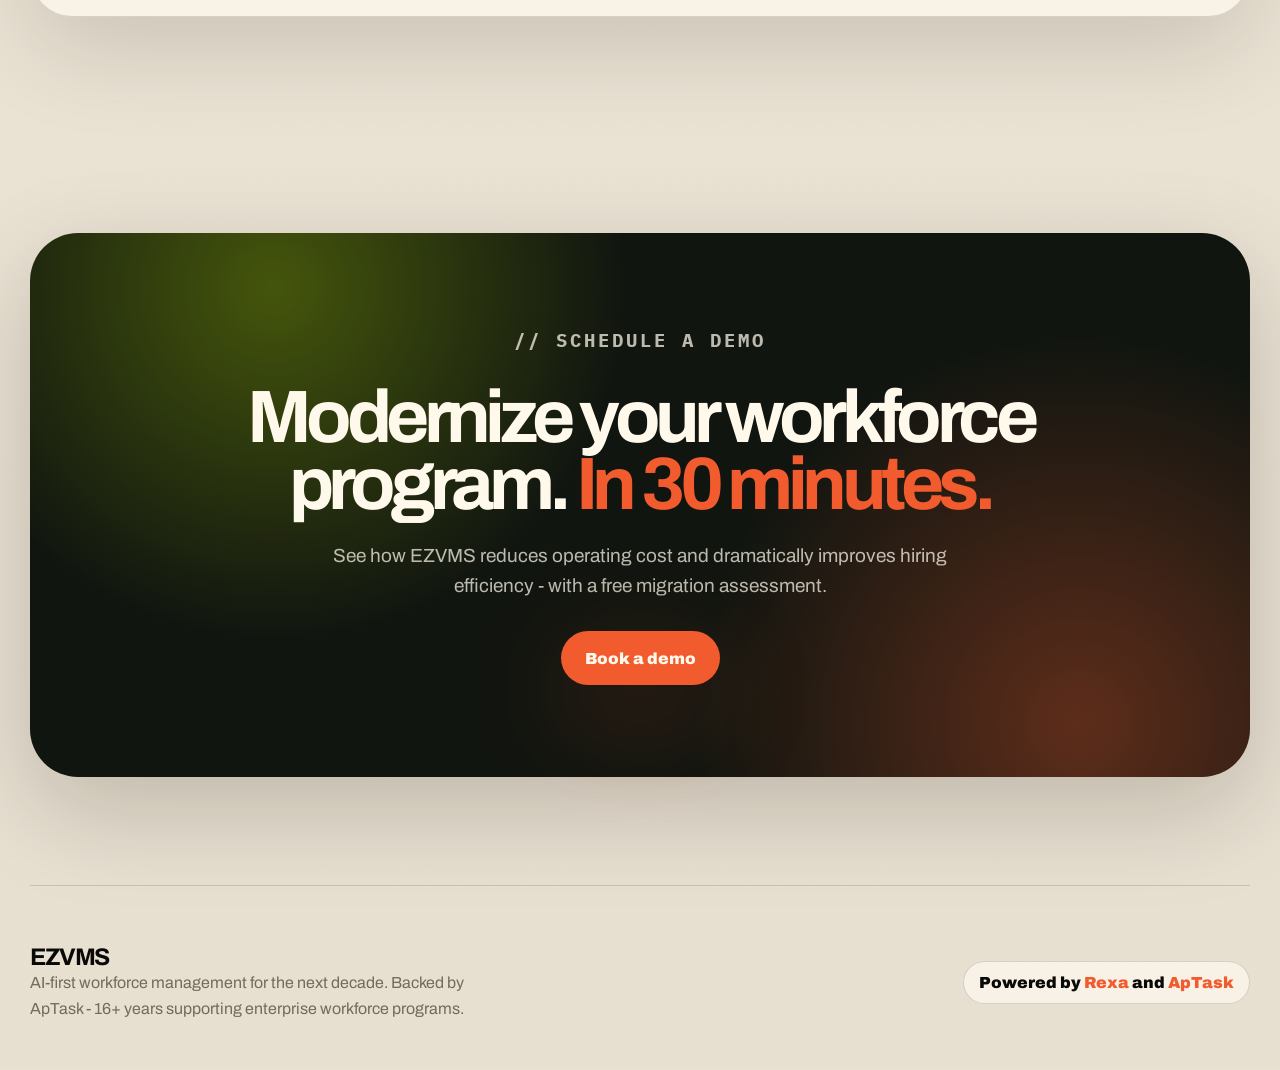
==== commit e95b2079: "Update codex 3d landing interactions" ====
--- a/codex-3d/index.html
+++ b/codex-3d/index.html
@@ -5,6 +5,7 @@
   <meta name="viewport" content="width=device-width, initial-scale=1">
   <title>EZVMS 3D - AI/API-First Workforce OS</title>
   <meta name="description" content="100% Free VMS. No Catch. No Fine Print. AI/API-first VMS that works for you 24x7.">
+  <link rel="icon" type="image/svg+xml" href="favicon.svg">
   <link rel="preconnect" href="https://fonts.googleapis.com">
   <link rel="preconnect" href="https://fonts.gstatic.com" crossorigin>
   <link href="https://fonts.googleapis.com/css2?family=Archivo:wght@500;700;800;900&family=IBM+Plex+Mono:wght@400;600;700&display=swap" rel="stylesheet">
@@ -14,9 +15,13 @@
   <div class="ambient" aria-hidden="true"></div>
 
   <header class="topbar">
-    <a class="brand" href="#home" aria-label="EZVMS 3D home">
-      <span>EZ</span>
-      <strong>EZVMS</strong>
+    <a class="brand" href="#home" aria-label="ezVMS home">
+      <span class="brand-mark" aria-hidden="true">
+        <i></i>
+        <i></i>
+        <i></i>
+      </span>
+      <strong>ezVMS</strong>
     </a>
     <button class="menu-button" type="button" aria-label="Toggle navigation" aria-expanded="false">
       <span></span>
@@ -28,6 +33,7 @@
       <a href="#pricing">Pricing</a>
       <a href="#api">API</a>
       <a href="#gallery">Gallery</a>
+      <a class="nav-login" href="#login" data-open-login>Login</a>
       <button type="button" data-open-demo>Book a demo</button>
     </nav>
   </header>
@@ -45,12 +51,13 @@
         <p class="subcopy">No licensing fees. No percentage of spend. No fine print, no hidden charges. The only thing you'll ever pay for is a small data-migration fee - and only if you need it.</p>
         <div class="actions">
           <button class="primary" type="button" data-open-demo>Get started free</button>
-          <a class="secondary" href="#gallery">Watch the product flow</a>
+          <a class="secondary" href="#gallery" data-start-gallery>Watch the product flow</a>
         </div>
         <div class="promise-strip">
           <span>no credit card</span>
           <span>no lock-in</span>
           <span>migrate from any platform</span>
+          <span class="spend-promise">Zero % of Spend</span>
           <span>You own your data</span>
           <span>Host on cloud of your choice</span>
         </div>
@@ -73,7 +80,6 @@
           <div class="hero-callout callout-left">Always Free</div>
           <div class="hero-callout callout-right">AI First</div>
           <div class="hero-callout callout-top">API Enabled</div>
-          <div class="hero-callout callout-bottom">No % of Spend Fee</div>
           <div class="orbit orbit-a">
             <span style="--i:0">Requisitions</span>
             <span style="--i:1">Approvals</span>
@@ -85,10 +91,6 @@
             <span style="--i:1">Timesheets</span>
             <span style="--i:2">Insights</span>
             <span style="--i:3">Actions</span>
-          </div>
-          <div class="depth-card card-two">
-            <b>8</b>
-            <span>AI workforce agents</span>
           </div>
         </div>
       </div>
@@ -222,15 +224,84 @@
   </footer>
 
   <dialog class="demo-modal" id="demo-modal">
-    <form method="dialog">
-      <button class="modal-close" aria-label="Close">&times;</button>
-      <p class="eyebrow">// 30 MINUTE DEMO</p>
-      <h2>See EZVMS in motion.</h2>
-      <label>Name<input required placeholder="Jane Doe"></label>
-      <label>Email<input required type="email" placeholder="jane@company.com"></label>
-      <label>Company<input placeholder="Acme Corp"></label>
-      <button class="primary" type="submit">Schedule Event</button>
-      <small>Mock confirmation - connect Calendly / Cal.com for production booking.</small>
+    <form method="dialog" class="scheduler" id="demo-form">
+      <button class="modal-close" type="button" data-close-demo aria-label="Close">&times;</button>
+      <div class="scheduler-info">
+        <p class="eyebrow">// 30 MINUTE DEMO</p>
+        <h2>See ezVMS in motion.</h2>
+        <p>Pick a mock time to preview the booking flow. Connect Calendly or Cal.com for production scheduling.</p>
+        <div class="meeting-meta">
+          <span>30 min</span>
+          <span>Video call</span>
+          <span>America/New_York</span>
+        </div>
+      </div>
+      <div class="scheduler-booking" data-scheduler-view="booking">
+        <h3>Select a time</h3>
+        <div class="date-strip" aria-label="Available demo dates">
+          <button type="button" class="selected" data-demo-date="06/22/26">Mon <strong>22</strong></button>
+          <button type="button" data-demo-date="06/23/26">Tue <strong>23</strong></button>
+          <button type="button" data-demo-date="06/24/26">Wed <strong>24</strong></button>
+        </div>
+        <div class="time-picker" aria-label="Available demo times">
+          <button class="time-arrow" type="button" data-time-prev aria-label="Show earlier times">‹</button>
+          <div class="slot-grid">
+            <button type="button" data-demo-time="08:30 AM">08:30 AM</button>
+            <button type="button" data-demo-time="09:00 AM">09:00 AM</button>
+            <button type="button" data-demo-time="09:30 AM">09:30 AM</button>
+            <button type="button" data-demo-time="10:00 AM">10:00 AM</button>
+            <button type="button" data-demo-time="10:30 AM">10:30 AM</button>
+            <button type="button" data-demo-time="11:00 AM">11:00 AM</button>
+            <button type="button" data-demo-time="11:30 AM">11:30 AM</button>
+            <button type="button" data-demo-time="01:00 PM">01:00 PM</button>
+            <button type="button" data-demo-time="01:30 PM">01:30 PM</button>
+            <button type="button" data-demo-time="02:00 PM">02:00 PM</button>
+            <button type="button" data-demo-time="02:30 PM">02:30 PM</button>
+            <button type="button" data-demo-time="03:00 PM">03:00 PM</button>
+            <button type="button" data-demo-time="03:30 PM">03:30 PM</button>
+            <button type="button" data-demo-time="04:00 PM">04:00 PM</button>
+          </div>
+          <button class="time-arrow" type="button" data-time-next aria-label="Show later times">›</button>
+        </div>
+        <label>Name<input id="demo-name" placeholder="Jane Doe"></label>
+        <label>Email<input id="demo-email" type="email" placeholder="jane@company.com"></label>
+        <button class="primary" type="submit">Schedule Event</button>
+        <small id="demo-status">Select a time to schedule this mock event.</small>
+      </div>
+      <div class="scheduler-confirm hidden" data-scheduler-view="confirm">
+        <span class="confirm-icon">✓</span>
+        <h3>Demo scheduled</h3>
+        <p id="demo-confirmation">Your mock demo is booked.</p>
+        <button class="secondary" type="button" data-demo-reset>Book another time</button>
+      </div>
+    </form>
+  </dialog>
+
+  <dialog class="login-modal" id="login-modal">
+    <form method="dialog" class="login-panel" id="login-form">
+      <button class="modal-close" type="button" data-close-login aria-label="Close">&times;</button>
+      <div class="login-view" data-login-view="signin">
+        <p class="eyebrow">// SECURE WORKSPACE</p>
+        <h2>Sign in to ezVMS.</h2>
+        <p class="last-login" id="last-login">Last logged in: Not available</p>
+        <label>Email<input id="login-email" type="email" autocomplete="email" placeholder="you@company.com"></label>
+        <label>Password<input id="login-password" type="password" autocomplete="current-password" placeholder="Password"></label>
+        <div class="login-options">
+          <label class="remember"><input id="remember-login" type="checkbox" checked>Remember me</label>
+          <button class="text-button" type="button" data-forgot-password>Forgot password?</button>
+        </div>
+        <button class="primary" type="submit">Sign in</button>
+        <small id="login-status">Mock login stores this browser's latest sign-in details.</small>
+      </div>
+      <div class="login-view hidden" data-login-view="forgot">
+        <p class="eyebrow">// PASSWORD RESET</p>
+        <h2>Reset password.</h2>
+        <p class="login-help">Enter your account email and we'll send reset instructions.</p>
+        <label>Email<input id="reset-email" type="email" autocomplete="email" placeholder="you@company.com"></label>
+        <button class="primary" type="button" data-send-reset>Send reset link</button>
+        <button class="text-button back-button" type="button" data-back-login>Back to sign in</button>
+        <small id="reset-status"></small>
+      </div>
     </form>
   </dialog>
 
--- a/codex-3d/styles.css
+++ b/codex-3d/styles.css
@@ -56,7 +56,8 @@
   z-index: 20;
   display: flex;
   align-items: center;
-  justify-content: space-between;
+  justify-content: flex-start;
+  gap: 34px;
   width: min(1220px, calc(100% - 28px));
   margin: 16px auto 0;
   padding: 10px 10px 10px 16px;
@@ -78,33 +79,100 @@
 }
 
 .brand {
-  gap: 10px;
-  font-size: 22px;
-  font-weight: 900;
-  letter-spacing: -0.06em;
-}
-
-.brand span {
-  display: grid;
-  width: 42px;
-  height: 42px;
-  place-items: center;
-  border-radius: 50%;
+  gap: 12px;
+  font-size: 25px;
+  font-weight: 900;
+  letter-spacing: -0.045em;
+}
+
+.brand strong {
+  font-weight: 900;
+}
+
+.brand-mark {
+  position: relative;
+  display: block;
+  width: 46px;
+  height: 34px;
+  flex: 0 0 46px;
+}
+
+.brand-mark i {
+  position: absolute;
+  display: block;
+  border-radius: 999px;
+  background: var(--ember);
+  box-shadow: 0 10px 24px rgba(242, 91, 46, 0.26);
+}
+
+.brand-mark i:nth-child(1) {
+  top: 3px;
+  left: 0;
+  width: 32px;
+  height: 13px;
+  transform: rotate(-18deg);
+}
+
+.brand-mark i:nth-child(2) {
+  top: 10px;
+  right: 0;
+  width: 32px;
+  height: 13px;
+  background: var(--ink);
+  transform: rotate(-18deg);
+}
+
+.brand-mark i:nth-child(3) {
+  bottom: 2px;
+  left: 8px;
+  width: 30px;
+  height: 13px;
   background: var(--acid);
-  font-family: "IBM Plex Mono", monospace;
-  font-size: 13px;
+  transform: rotate(-18deg);
 }
 
 .nav {
   gap: 24px;
+  flex: 1;
   color: var(--muted);
   font-size: 15px;
   font-weight: 900;
   letter-spacing: -0.035em;
 }
 
+.nav a {
+  position: relative;
+  padding: 10px 0;
+  transition: color 180ms ease, transform 180ms ease;
+}
+
+.nav a::after {
+  position: absolute;
+  right: 0;
+  bottom: 2px;
+  left: 0;
+  height: 3px;
+  border-radius: 999px;
+  background: var(--ember);
+  content: "";
+  opacity: 0;
+  transform: scaleX(0.35) translateY(4px);
+  transition: opacity 180ms ease, transform 180ms ease;
+}
+
 .nav a:hover {
   color: var(--ink);
+  transform: translateY(-2px);
+}
+
+.nav a:hover::after {
+  opacity: 1;
+  transform: scaleX(1) translateY(0);
+}
+
+.nav-login {
+  color: var(--ink);
+  margin-left: auto;
 }
 
 .nav button,
@@ -205,9 +273,9 @@
 }
 
 .primary {
-  color: var(--ink);
-  background: var(--acid);
-  box-shadow: var(--glow);
+  color: #fff9ec;
+  background: var(--ember);
+  box-shadow: 0 30px 110px rgba(242, 91, 46, 0.24);
 }
 
 .secondary {
@@ -228,6 +296,13 @@
   box-shadow: 0 8px 24px rgba(9, 9, 7, 0.07);
   font-size: 14px;
   font-weight: 900;
+}
+
+.promise-strip .spend-promise {
+  border-color: transparent;
+  color: #fff9ec;
+  background: var(--ember);
+  box-shadow: 0 10px 28px rgba(242, 91, 46, 0.22);
 }
 
 .hero-stage {
@@ -358,15 +433,6 @@
   background: var(--night);
   transform: translateX(-50%) translateZ(210px) rotateX(10deg);
   animation-delay: -1.6s;
-}
-
-.callout-bottom {
-  bottom: 124px;
-  left: 50%;
-  color: #fff9ec;
-  background: var(--ember);
-  transform: translateX(-50%) translateZ(210px) rotateX(-10deg);
-  animation-delay: -2.4s;
 }
 
 .orbit {
@@ -404,39 +470,6 @@
   transform: rotate(calc(var(--i) * 90deg)) translateX(185px) rotate(calc(var(--i) * -90deg));
 }
 
-.depth-card {
-  position: absolute;
-  display: grid;
-  gap: 8px;
-  width: 190px;
-  padding: 18px;
-  border: 1px solid rgba(255, 249, 236, 0.12);
-  border-radius: 24px;
-  color: #fff9ec;
-  background: rgba(17, 21, 16, 0.92);
-  box-shadow: 0 30px 90px rgba(9, 9, 7, 0.22);
-  transform-style: preserve-3d;
-}
-
-.depth-card b {
-  color: var(--acid);
-  font-size: 54px;
-  line-height: 0.85;
-  letter-spacing: -0.08em;
-}
-
-.depth-card span {
-  color: rgba(255, 249, 236, 0.68);
-  font-family: "IBM Plex Mono", monospace;
-  font-size: 11px;
-}
-
-.card-two {
-  right: 12px;
-  bottom: 74px;
-  transform: translateZ(120px) rotateY(16deg);
-}
-
 .section {
   width: min(1220px, calc(100% - 28px));
   margin: 0 auto;
@@ -777,8 +810,9 @@
   color: var(--ember);
 }
 
-.demo-modal {
-  width: min(480px, calc(100% - 28px));
+.demo-modal,
+.login-modal {
+  width: min(860px, calc(100% - 28px));
   border: 0;
   border-radius: 34px;
   padding: 0;
@@ -786,35 +820,253 @@
   box-shadow: 0 40px 120px rgba(9, 9, 7, 0.28);
 }
 
-.demo-modal::backdrop {
+.demo-modal::backdrop,
+.login-modal::backdrop {
   background: rgba(9, 9, 7, 0.62);
   backdrop-filter: blur(10px);
 }
 
-.demo-modal form {
+.demo-modal form,
+.login-panel {
   position: relative;
   display: grid;
   gap: 15px;
   padding: 38px;
 }
 
-.demo-modal h2 {
+.demo-modal .scheduler {
+  grid-template-columns: 0.9fr 1.1fr;
+  gap: 28px;
+  padding: 34px;
+}
+
+.demo-modal h2,
+.login-modal h2 {
   font-size: 42px;
 }
 
-.demo-modal label {
+.scheduler h3 {
+  margin: 0;
+  font-size: 28px;
+  line-height: 1;
+  letter-spacing: -0.055em;
+}
+
+.scheduler-info {
+  display: grid;
+  align-content: start;
+  gap: 18px;
+  padding: 8px 22px 8px 0;
+  border-right: 1px solid var(--line);
+}
+
+.scheduler-info p {
+  color: var(--muted);
+  line-height: 1.6;
+}
+
+.meeting-meta {
+  display: grid;
+  gap: 10px;
+}
+
+.meeting-meta span {
+  padding: 11px 13px;
+  border: 1px solid var(--line);
+  border-radius: 999px;
+  background: rgba(255, 250, 240, 0.7);
+  color: var(--ink);
+  font-weight: 900;
+}
+
+.scheduler-booking,
+.scheduler-confirm {
+  display: grid;
+  gap: 15px;
+}
+
+.scheduler-booking.hidden,
+.scheduler-confirm.hidden {
+  display: none;
+}
+
+.date-strip {
+  display: grid;
+  gap: 10px;
+}
+
+.date-strip {
+  grid-template-columns: repeat(3, 1fr);
+}
+
+.date-strip button,
+.slot-grid button,
+.time-arrow {
+  min-height: 52px;
+  border: 1px solid var(--line);
+  border-radius: 18px;
+  background: rgba(255, 250, 240, 0.72);
+  cursor: pointer;
+  color: var(--ink);
+  font-weight: 900;
+}
+
+.date-strip button {
+  display: grid;
+  place-items: center;
+  gap: 2px;
+}
+
+.date-strip strong {
+  font-size: 23px;
+  line-height: 1;
+}
+
+.date-strip button.selected,
+.slot-grid button.selected {
+  border-color: transparent;
+  color: #fff9ec;
+  background: var(--ember);
+  box-shadow: 0 12px 28px rgba(242, 91, 46, 0.22);
+}
+
+.time-picker {
+  display: grid;
+  grid-template-columns: 42px minmax(0, 1fr) 42px;
+  gap: 10px;
+  align-items: center;
+}
+
+.slot-grid {
+  display: grid;
+  grid-auto-flow: column;
+  grid-auto-columns: minmax(112px, 1fr);
+  gap: 10px;
+  overflow-x: auto;
+  overscroll-behavior-x: contain;
+  scroll-behavior: smooth;
+  scroll-snap-type: x proximity;
+  scrollbar-width: none;
+}
+
+.slot-grid::-webkit-scrollbar {
+  display: none;
+}
+
+.slot-grid button {
+  scroll-snap-align: start;
+  white-space: nowrap;
+}
+
+.time-arrow {
+  display: grid;
+  width: 42px;
+  min-height: 42px;
+  place-items: center;
+  border-radius: 50%;
+  background: var(--ink);
+  color: #fff9ec;
+  font-size: 25px;
+  line-height: 1;
+  box-shadow: 0 10px 24px rgba(9, 9, 7, 0.16);
+}
+
+.scheduler-confirm {
+  align-content: center;
+  min-height: 410px;
+  text-align: center;
+}
+
+.confirm-icon {
+  display: grid;
+  width: 64px;
+  height: 64px;
+  margin: 0 auto;
+  place-items: center;
+  border-radius: 50%;
+  color: var(--ink);
+  background: var(--acid);
+  font-size: 32px;
+  font-weight: 900;
+}
+
+.scheduler-confirm p {
+  color: var(--muted);
+  line-height: 1.5;
+}
+
+.demo-modal label,
+.login-modal label {
   display: grid;
   gap: 7px;
   color: var(--muted);
   font-weight: 900;
 }
 
-.demo-modal input {
+.demo-modal input,
+.login-modal input[type="email"],
+.login-modal input[type="password"] {
   min-height: 48px;
   padding: 0 14px;
   border: 1px solid var(--line);
   border-radius: 16px;
   background: rgba(255, 255, 255, 0.54);
+}
+
+.login-view {
+  display: grid;
+  gap: 15px;
+}
+
+.login-view.hidden {
+  display: none;
+}
+
+.last-login,
+.login-help {
+  margin: -2px 0 2px;
+  color: var(--muted);
+  font-size: 14px;
+  line-height: 1.5;
+}
+
+.login-options {
+  display: flex;
+  align-items: center;
+  justify-content: space-between;
+  gap: 16px;
+}
+
+.login-options .remember {
+  display: inline-flex;
+  grid-template-columns: none;
+  align-items: center;
+  gap: 8px;
+  font-size: 14px;
+}
+
+.remember input {
+  width: 16px;
+  height: 16px;
+  accent-color: var(--ember);
+}
+
+.text-button {
+  border: 0;
+  padding: 0;
+  color: var(--ember);
+  background: transparent;
+  cursor: pointer;
+  font-weight: 900;
+}
+
+.back-button {
+  justify-self: start;
+}
+
+.login-modal small {
+  color: var(--muted);
+  line-height: 1.4;
 }
 
 .modal-close {
@@ -888,6 +1140,7 @@
 
 @media (max-width: 1040px) {
   .menu-button {
+    margin-left: auto;
     display: grid;
     gap: 5px;
     width: 42px;
@@ -909,6 +1162,7 @@
     top: calc(100% + 10px);
     right: 0;
     display: none;
+    flex: none;
     width: min(320px, calc(100vw - 28px));
     padding: 18px;
     border: 1px solid var(--line);
@@ -921,6 +1175,11 @@
     display: grid;
   }
 
+  .nav-login,
+  .nav button {
+    margin-left: 0;
+  }
+
   .hero,
   .split,
   .price-stack {
@@ -1001,6 +1260,28 @@
   .primary,
   .secondary {
     width: 100%;
+  }
+
+  .demo-modal .scheduler {
+    grid-template-columns: 1fr;
+  }
+
+  .scheduler-info {
+    padding: 0;
+    border-right: 0;
+    border-bottom: 1px solid var(--line);
+  }
+
+  .date-strip {
+    grid-template-columns: 1fr;
+  }
+
+  .time-picker {
+    grid-template-columns: 40px minmax(0, 1fr) 40px;
+  }
+
+  .slot-grid {
+    grid-auto-columns: minmax(104px, 1fr);
   }
 }
 
@@ -1012,4 +1293,8 @@
     animation-duration: 1ms !important;
     transition-duration: 1ms !important;
   }
-}
+
+  .nav a:hover {
+    transform: none;
+  }
+}
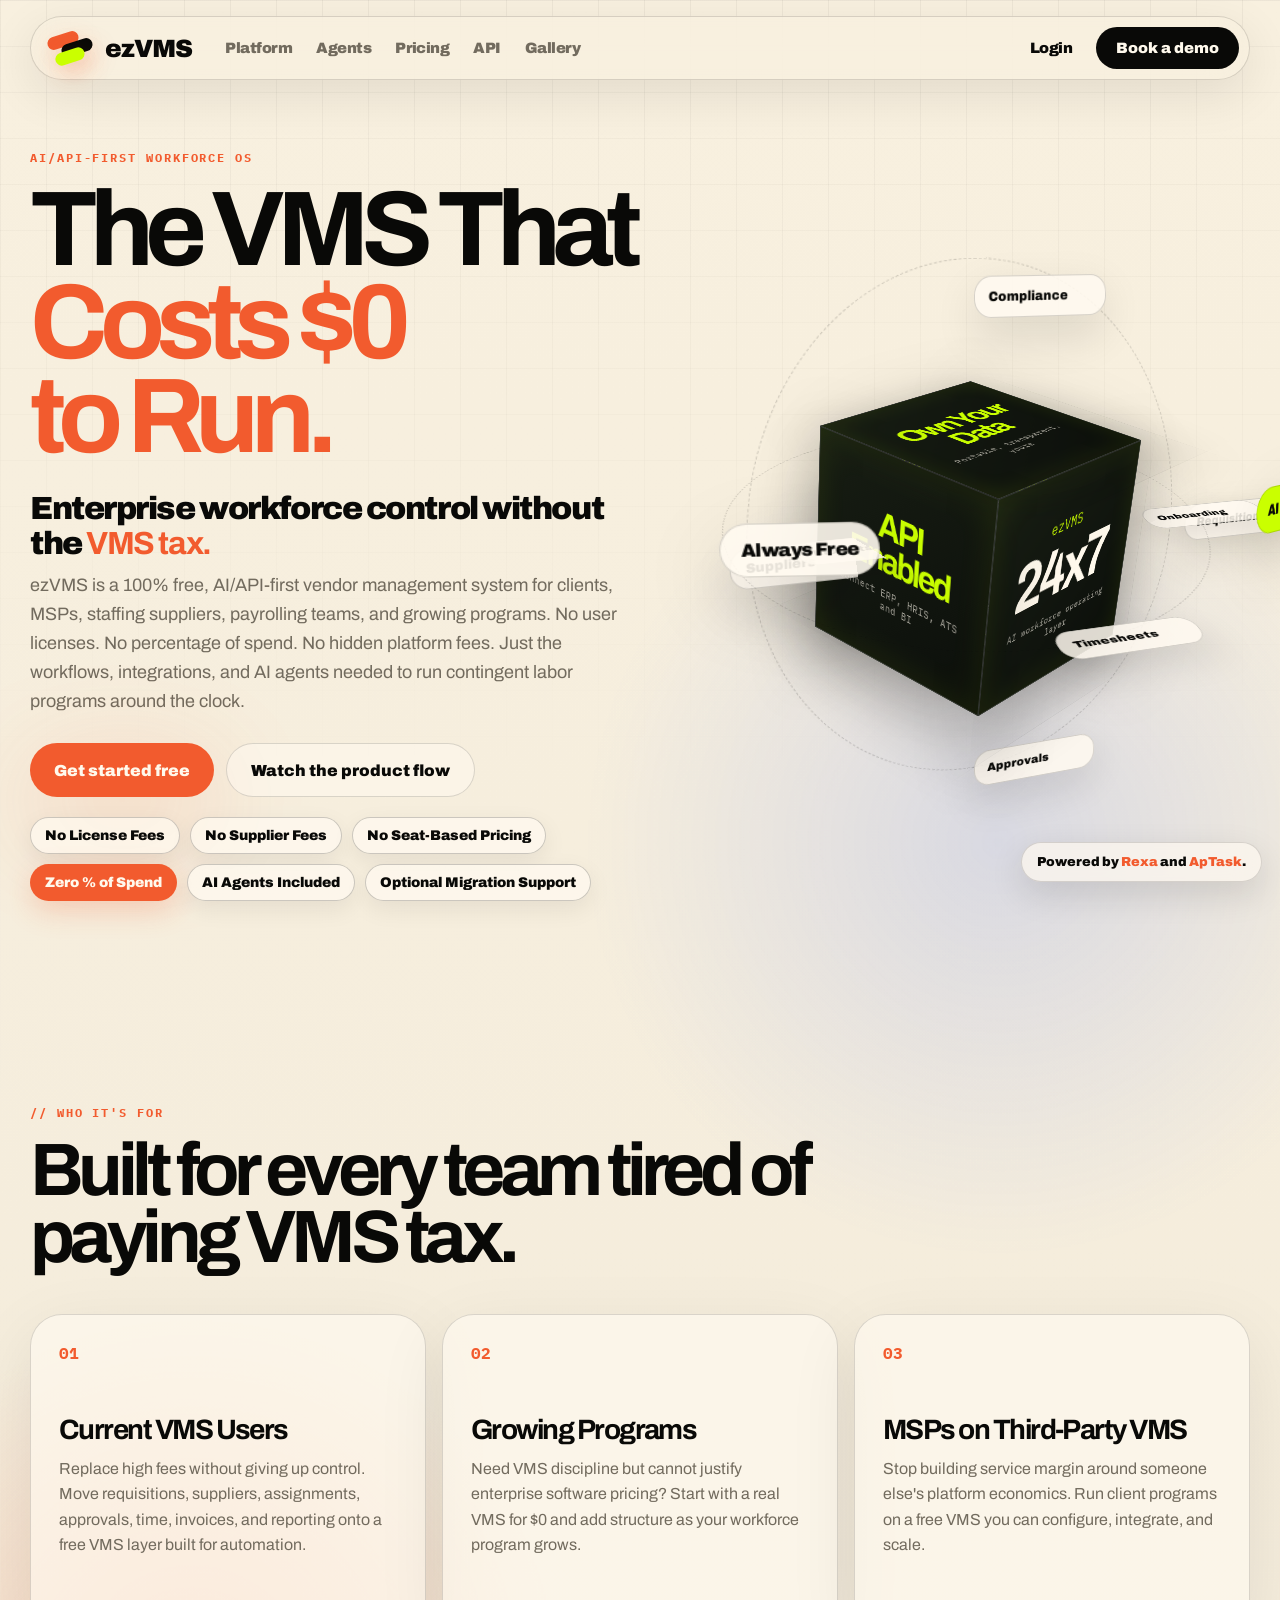
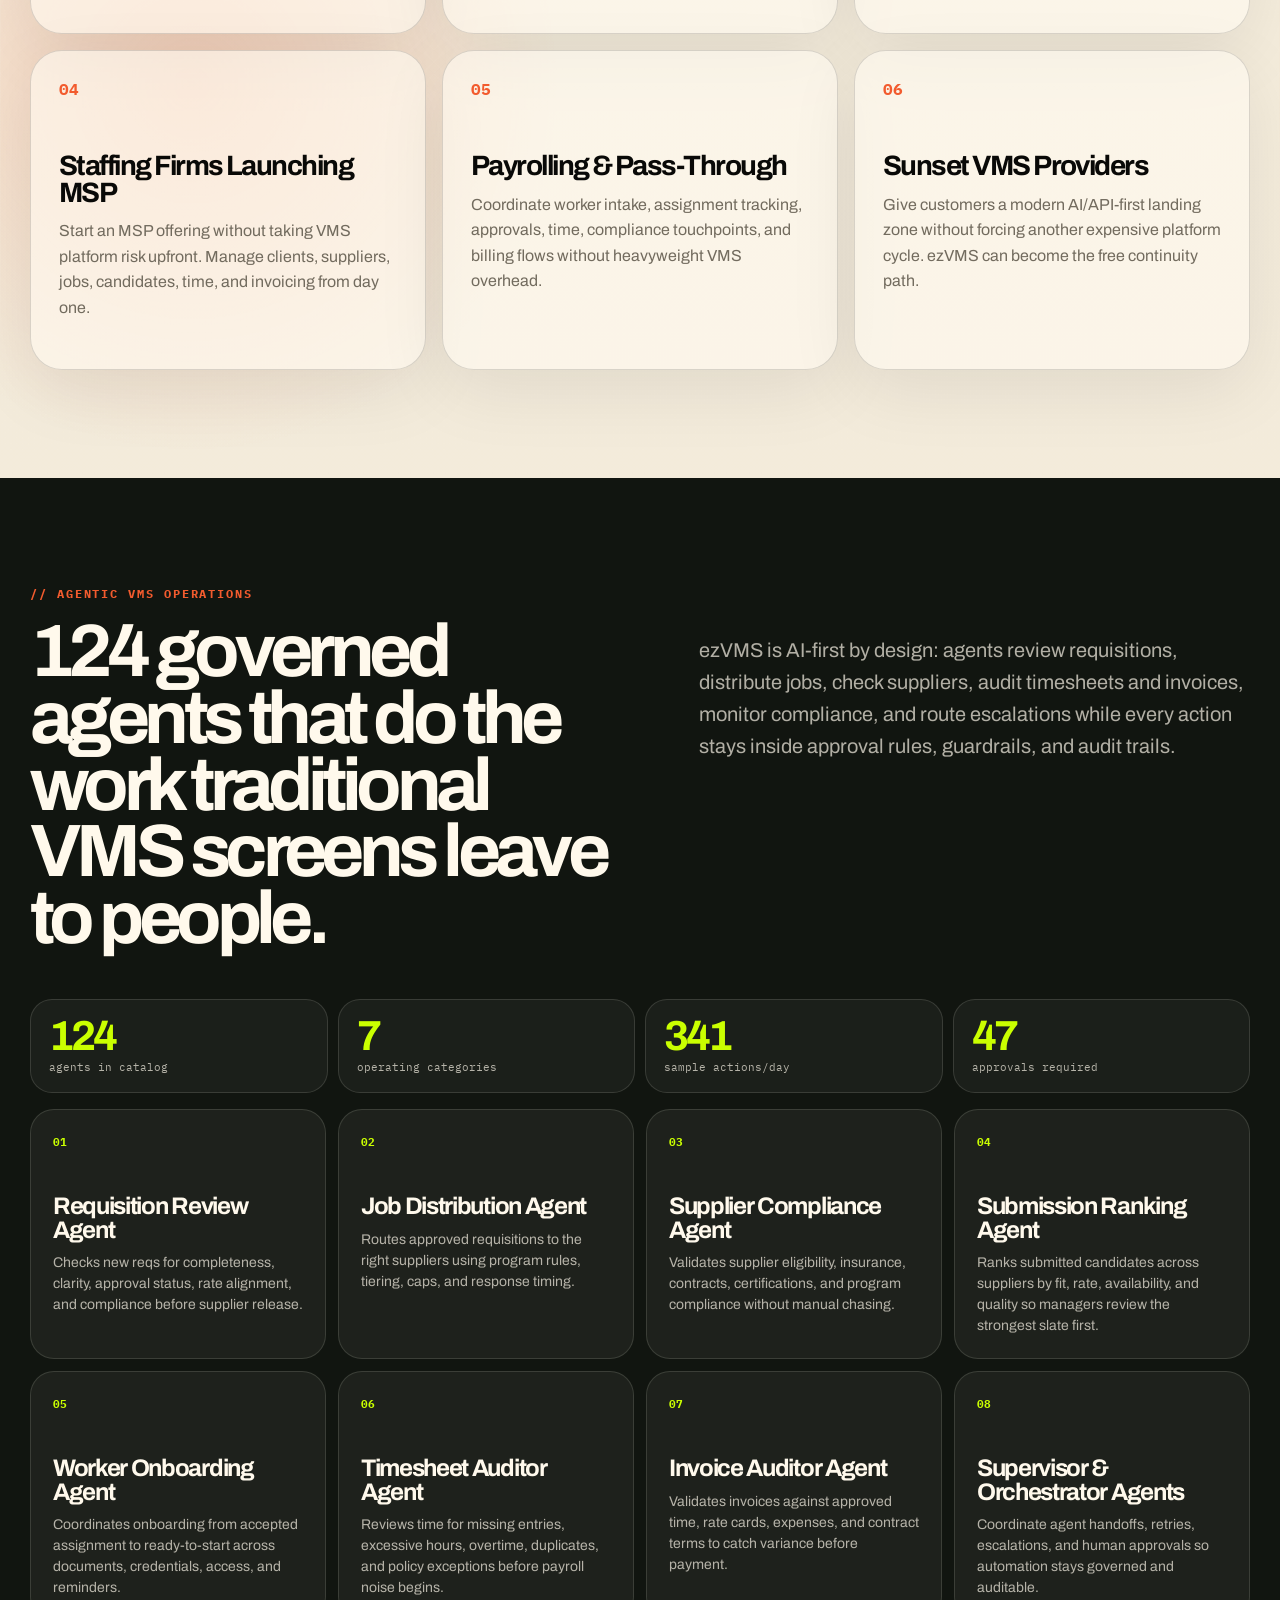
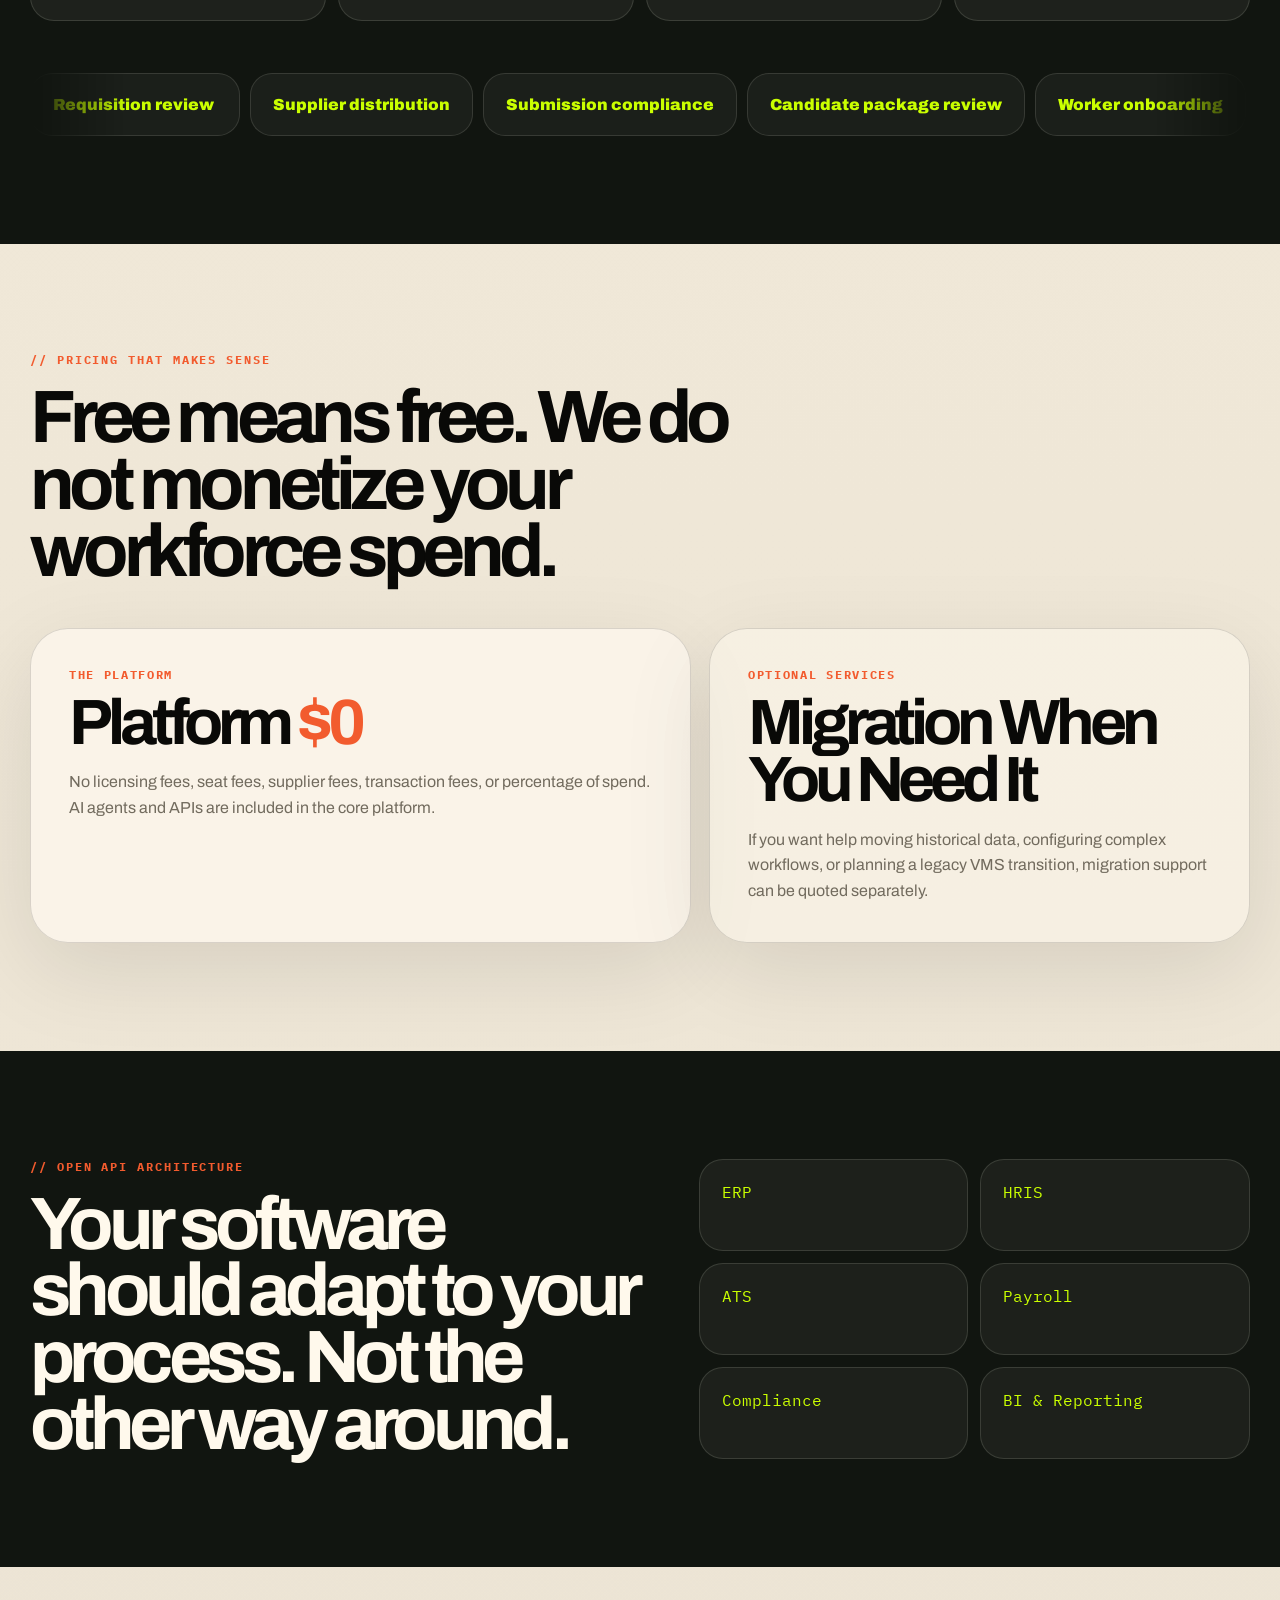
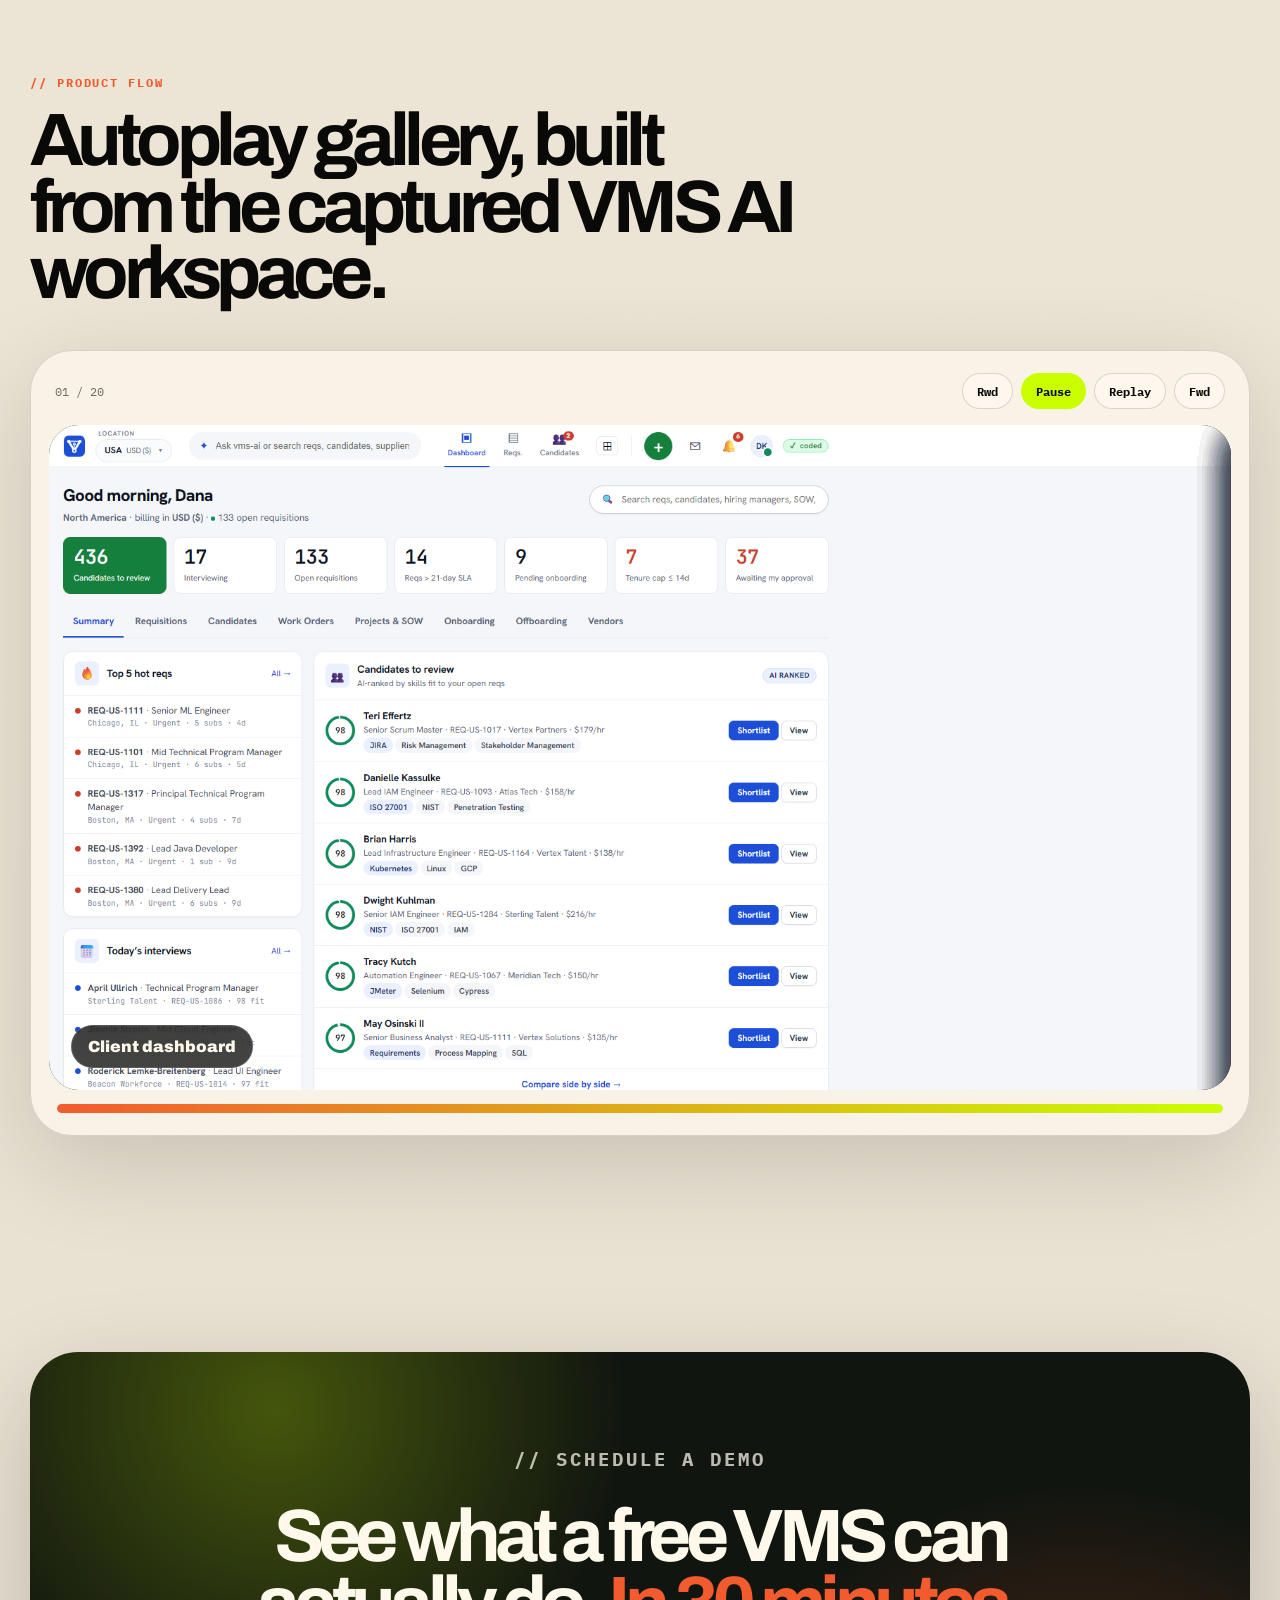
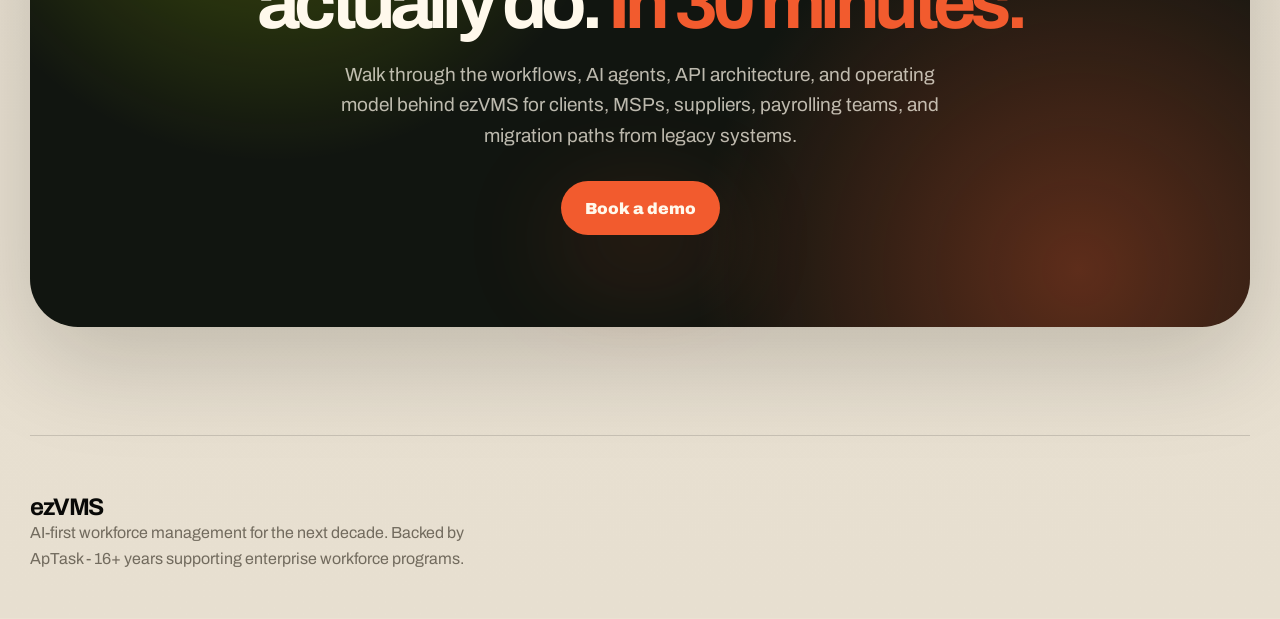
==== commit a1c1351a: "Refresh landing content and powered badge" ====
--- a/codex-3d/index.html
+++ b/codex-3d/index.html
@@ -3,8 +3,8 @@
 <head>
   <meta charset="utf-8">
   <meta name="viewport" content="width=device-width, initial-scale=1">
-  <title>EZVMS 3D - AI/API-First Workforce OS</title>
-  <meta name="description" content="100% Free VMS. No Catch. No Fine Print. AI/API-first VMS that works for you 24x7.">
+  <title>ezVMS - The VMS That Costs $0 to Run</title>
+  <meta name="description" content="ezVMS is a 100% free AI/API-first VMS for clients, MSPs, staffing suppliers, payrolling teams, and legacy VMS migration paths. No license fees. No percentage of spend.">
   <link rel="icon" type="image/svg+xml" href="favicon.svg">
   <link rel="preconnect" href="https://fonts.googleapis.com">
   <link rel="preconnect" href="https://fonts.gstatic.com" crossorigin>
@@ -43,23 +43,23 @@
       <div class="hero-copy reveal">
         <p class="eyebrow">AI/API-FIRST WORKFORCE OS</p>
         <h1>
-          <span>100% Free VMS.</span>
-          <span>No Catch.</span>
-          <span>No Fine Print.</span>
+          <span>The VMS That</span>
+          <span>Costs $0</span>
+          <span>to Run.</span>
         </h1>
-        <p class="lede">AI/API-first VMS that works for you <strong>24x7.</strong></p>
-        <p class="subcopy">No licensing fees. No percentage of spend. No fine print, no hidden charges. The only thing you'll ever pay for is a small data-migration fee - and only if you need it.</p>
+        <p class="lede">Enterprise workforce control without the <strong>VMS tax.</strong></p>
+        <p class="subcopy">ezVMS is a 100% free, AI/API-first vendor management system for clients, MSPs, staffing suppliers, payrolling teams, and growing programs. No user licenses. No percentage of spend. No hidden platform fees. Just the workflows, integrations, and AI agents needed to run contingent labor programs around the clock.</p>
         <div class="actions">
           <button class="primary" type="button" data-open-demo>Get started free</button>
           <a class="secondary" href="#gallery" data-start-gallery>Watch the product flow</a>
         </div>
         <div class="promise-strip">
-          <span>no credit card</span>
-          <span>no lock-in</span>
-          <span>migrate from any platform</span>
+          <span>No License Fees</span>
+          <span>No Supplier Fees</span>
+          <span>No Seat-Based Pricing</span>
           <span class="spend-promise">Zero % of Spend</span>
-          <span>You own your data</span>
-          <span>Host on cloud of your choice</span>
+          <span>AI Agents Included</span>
+          <span>Optional Migration Support</span>
         </div>
       </div>
 
@@ -67,7 +67,7 @@
         <div class="scene" id="scene">
           <div class="core">
             <div class="core-face front">
-              <span>EZVMS</span>
+              <span>ezVMS</span>
               <strong>24x7</strong>
               <small>AI workforce operating layer</small>
             </div>
@@ -79,7 +79,6 @@
           </div>
           <div class="hero-callout callout-left">Always Free</div>
           <div class="hero-callout callout-right">AI First</div>
-          <div class="hero-callout callout-top">API Enabled</div>
           <div class="orbit orbit-a">
             <span style="--i:0">Requisitions</span>
             <span style="--i:1">Approvals</span>
@@ -99,28 +98,38 @@
     <section id="platform" class="section panel-section">
       <div class="section-head reveal">
         <p class="eyebrow">// WHO IT'S FOR</p>
-        <h2>One platform for everyone who touches the workforce program.</h2>
+        <h2>Built for every team tired of paying VMS tax.</h2>
       </div>
       <div class="role-grid">
         <article class="tilt-card reveal">
           <span>01</span>
-          <h3>Enterprise Clients</h3>
-          <p>Manage contingent labor, SOW workers, suppliers, compliance, onboarding and spend from a single platform.</p>
+          <h3>Current VMS Users</h3>
+          <p>Replace high fees without giving up control. Move requisitions, suppliers, assignments, approvals, time, invoices, and reporting onto a free VMS layer built for automation.</p>
         </article>
         <article class="tilt-card reveal delay-1">
           <span>02</span>
-          <h3>MSPs</h3>
-          <p>Run multi-client workforce programs with cleaner operations, automated workflows and faster fulfillment.</p>
+          <h3>Growing Programs</h3>
+          <p>Need VMS discipline but cannot justify enterprise software pricing? Start with a real VMS for $0 and add structure as your workforce program grows.</p>
         </article>
         <article class="tilt-card reveal delay-2">
           <span>03</span>
-          <h3>Staffing Suppliers</h3>
-          <p>Access open requisitions, submit candidates, coordinate interviews and manage worker lifecycles in one place.</p>
+          <h3>MSPs on Third-Party VMS</h3>
+          <p>Stop building service margin around someone else's platform economics. Run client programs on a free VMS you can configure, integrate, and scale.</p>
         </article>
         <article class="tilt-card reveal delay-3">
           <span>04</span>
-          <h3>Internal Teams</h3>
-          <p>Give procurement, HR, hiring managers, legal, finance and compliance teams one shared operating layer.</p>
+          <h3>Staffing Firms Launching MSP</h3>
+          <p>Start an MSP offering without taking VMS platform risk upfront. Manage clients, suppliers, jobs, candidates, time, and invoicing from day one.</p>
+        </article>
+        <article class="tilt-card reveal delay-1">
+          <span>05</span>
+          <h3>Payrolling &amp; Pass-Through</h3>
+          <p>Coordinate worker intake, assignment tracking, approvals, time, compliance touchpoints, and billing flows without heavyweight VMS overhead.</p>
+        </article>
+        <article class="tilt-card reveal delay-2">
+          <span>06</span>
+          <h3>Sunset VMS Providers</h3>
+          <p>Give customers a modern AI/API-first landing zone without forcing another expensive platform cycle. ezVMS can become the free continuity path.</p>
         </article>
       </div>
     </section>
@@ -128,40 +137,88 @@
     <section id="agents" class="section agents-section">
       <div class="split reveal">
         <div>
-          <p class="eyebrow">// AI WORKFORCE AGENTS</p>
-          <h2>Not a traditional VMS with AI bolted on. AI is the foundation.</h2>
-        </div>
-        <p>Digital workforce assistants handle the busywork end to end - so your team hires faster and does more with less. Built from the ground up for the AI era.</p>
+          <p class="eyebrow">// AGENTIC VMS OPERATIONS</p>
+          <h2>124 governed agents that do the work traditional VMS screens leave to people.</h2>
+        </div>
+        <p>ezVMS is AI-first by design: agents review requisitions, distribute jobs, check suppliers, audit timesheets and invoices, monitor compliance, and route escalations while every action stays inside approval rules, guardrails, and audit trails.</p>
+      </div>
+      <div class="agent-stats reveal delay-1" aria-label="Agent console metrics">
+        <span><strong>124</strong> agents in catalog</span>
+        <span><strong>7</strong> operating categories</span>
+        <span><strong>341</strong> sample actions/day</span>
+        <span><strong>47</strong> approvals required</span>
+      </div>
+      <div class="agent-showcase reveal delay-1">
+        <article>
+          <span>01</span>
+          <h3>Requisition Review Agent</h3>
+          <p>Checks new reqs for completeness, clarity, approval status, rate alignment, and compliance before supplier release.</p>
+        </article>
+        <article>
+          <span>02</span>
+          <h3>Job Distribution Agent</h3>
+          <p>Routes approved requisitions to the right suppliers using program rules, tiering, caps, and response timing.</p>
+        </article>
+        <article>
+          <span>03</span>
+          <h3>Supplier Compliance Agent</h3>
+          <p>Validates supplier eligibility, insurance, contracts, certifications, and program compliance without manual chasing.</p>
+        </article>
+        <article>
+          <span>04</span>
+          <h3>Submission Ranking Agent</h3>
+          <p>Ranks submitted candidates across suppliers by fit, rate, availability, and quality so managers review the strongest slate first.</p>
+        </article>
+        <article>
+          <span>05</span>
+          <h3>Worker Onboarding Agent</h3>
+          <p>Coordinates onboarding from accepted assignment to ready-to-start across documents, credentials, access, and reminders.</p>
+        </article>
+        <article>
+          <span>06</span>
+          <h3>Timesheet Auditor Agent</h3>
+          <p>Reviews time for missing entries, excessive hours, overtime, duplicates, and policy exceptions before payroll noise begins.</p>
+        </article>
+        <article>
+          <span>07</span>
+          <h3>Invoice Auditor Agent</h3>
+          <p>Validates invoices against approved time, rate cards, expenses, and contract terms to catch variance before payment.</p>
+        </article>
+        <article>
+          <span>08</span>
+          <h3>Supervisor &amp; Orchestrator Agents</h3>
+          <p>Coordinate agent handoffs, retries, escalations, and human approvals so automation stays governed and auditable.</p>
+        </article>
       </div>
       <div class="agent-ribbon reveal delay-1">
-        <span>Create requisitions</span>
-        <span>Route approvals</span>
-        <span>Communicate with suppliers</span>
-        <span>Screen submissions</span>
-        <span>Coordinate interviews</span>
-        <span>Manage onboarding</span>
-        <span>Track compliance</span>
-        <span>Validate timesheets</span>
-        <span>Surface insights</span>
-        <span>Recommend actions</span>
+        <span>Requisition review</span>
+        <span>Supplier distribution</span>
+        <span>Submission compliance</span>
+        <span>Candidate package review</span>
+        <span>Worker onboarding</span>
+        <span>Timesheet auditing</span>
+        <span>Invoice reconciliation</span>
+        <span>SLA monitoring</span>
+        <span>Risk monitoring</span>
+        <span>Audit evidence</span>
       </div>
     </section>
 
     <section id="pricing" class="section price-section">
       <div class="section-head reveal">
         <p class="eyebrow">// PRICING THAT MAKES SENSE</p>
-        <h2>100% free to use. The only thing you ever pay for is data migration.</h2>
+        <h2>Free means free. We do not monetize your workforce spend.</h2>
       </div>
       <div class="price-stack">
         <article class="price-card reveal">
           <p>THE PLATFORM</p>
-          <h3>Free Forever <strong>$0</strong></h3>
-          <span>The complete AI-first platform, free forever. No fine print, no hidden charges, no catch.</span>
+          <h3>Platform <strong>$0</strong></h3>
+          <span>No licensing fees, seat fees, supplier fees, transaction fees, or percentage of spend. AI agents and APIs are included in the core platform.</span>
         </article>
         <article class="price-card alt reveal delay-1">
-          <p>OPTIONAL PLUS</p>
-          <h3>Future-Proof Add-On</h3>
-          <span>Want every new feature, AI agent and integration as it ships? Add it for only 10% of what you pay your current VMS provider.</span>
+          <p>OPTIONAL SERVICES</p>
+          <h3>Migration When You Need It</h3>
+          <span>If you want help moving historical data, configuring complex workflows, or planning a legacy VMS transition, migration support can be quoted separately.</span>
         </article>
       </div>
     </section>
@@ -208,8 +265,8 @@
     <section class="section cta-section">
       <div class="cta reveal">
         <p class="eyebrow">// SCHEDULE A DEMO</p>
-        <h2>Modernize your workforce program. <span>In 30 minutes.</span></h2>
-        <p>See how EZVMS reduces operating cost and dramatically improves hiring efficiency - with a free migration assessment.</p>
+        <h2>See what a free VMS can actually do. <span>In 30 minutes.</span></h2>
+        <p>Walk through the workflows, AI agents, API architecture, and operating model behind ezVMS for clients, MSPs, suppliers, payrolling teams, and migration paths from legacy systems.</p>
         <button class="primary" type="button" data-open-demo>Book a demo</button>
       </div>
     </section>
@@ -217,10 +274,10 @@
 
   <footer class="footer">
     <div>
-      <strong>EZVMS</strong>
+      <strong>ezVMS</strong>
       <p>AI-first workforce management for the next decade. Backed by ApTask - 16+ years supporting enterprise workforce programs.</p>
     </div>
-    <div class="powered">Powered by <a href="https://rexa.ai" target="_blank" rel="noopener noreferrer">Rexa</a> and <a href="https://aptask.com" target="_blank" rel="noopener noreferrer">ApTask</a></div>
+    <div class="powered">Powered by <a href="https://rexa.ai" target="_blank" rel="noopener noreferrer">Rexa</a> and <a href="https://aptask.com" target="_blank" rel="noopener noreferrer">ApTask</a>.</div>
   </footer>
 
   <dialog class="demo-modal" id="demo-modal">
--- a/codex-3d/styles.css
+++ b/codex-3d/styles.css
@@ -426,15 +426,6 @@
   animation-delay: -0.8s;
 }
 
-.callout-top {
-  top: 126px;
-  left: 50%;
-  color: #fff9ec;
-  background: var(--night);
-  transform: translateX(-50%) translateZ(210px) rotateX(10deg);
-  animation-delay: -1.6s;
-}
-
 .orbit {
   position: absolute;
   inset: 48px;
@@ -490,13 +481,13 @@
 
 .role-grid {
   display: grid;
-  grid-template-columns: repeat(4, 1fr);
+  grid-template-columns: repeat(3, 1fr);
   gap: 16px;
   perspective: 900px;
 }
 
 .tilt-card {
-  min-height: 300px;
+  min-height: 320px;
   padding: 28px;
   border: 1px solid var(--line);
   border-radius: 32px;
@@ -518,7 +509,7 @@
 }
 
 .tilt-card h3 {
-  margin: 88px 0 12px;
+  margin: 54px 0 12px;
   font-size: 28px;
   line-height: 0.95;
   letter-spacing: -0.055em;
@@ -562,6 +553,72 @@
   margin-top: 52px;
   overflow: hidden;
   mask-image: linear-gradient(90deg, transparent, #000 8%, #000 92%, transparent);
+}
+
+.agent-stats {
+  display: grid;
+  grid-template-columns: repeat(4, 1fr);
+  gap: 10px;
+  margin-top: 46px;
+}
+
+.agent-stats span {
+  display: grid;
+  gap: 6px;
+  min-height: 94px;
+  align-content: center;
+  padding: 18px;
+  border: 1px solid rgba(255, 249, 236, 0.13);
+  border-radius: 22px;
+  background: rgba(255, 249, 236, 0.045);
+  color: rgba(255, 249, 236, 0.68);
+  font-family: "IBM Plex Mono", monospace;
+  font-size: 11px;
+}
+
+.agent-stats strong {
+  color: var(--acid);
+  font-family: "Archivo", sans-serif;
+  font-size: 42px;
+  line-height: 0.86;
+  letter-spacing: -0.07em;
+}
+
+.agent-showcase {
+  display: grid;
+  grid-template-columns: repeat(4, 1fr);
+  gap: 12px;
+  margin-top: 16px;
+}
+
+.agent-showcase article {
+  min-height: 240px;
+  padding: 22px;
+  border: 1px solid rgba(255, 249, 236, 0.13);
+  border-radius: 24px;
+  background: rgba(255, 249, 236, 0.055);
+}
+
+.agent-showcase span {
+  color: var(--acid);
+  font-family: "IBM Plex Mono", monospace;
+  font-size: 11px;
+  font-weight: 700;
+}
+
+.agent-showcase h3 {
+  margin: 46px 0 10px;
+  color: #fff9ec;
+  font-size: 24px;
+  line-height: 0.98;
+  letter-spacing: -0.055em;
+}
+
+.agent-showcase p {
+  margin: 0;
+  color: rgba(255, 249, 236, 0.68);
+  font-size: 14px;
+  line-height: 1.5;
 }
 
 .agent-ribbon span {
@@ -799,10 +856,17 @@
 }
 
 .powered {
+  position: fixed;
+  right: 18px;
+  bottom: 18px;
+  z-index: 18;
   padding: 12px 15px;
   border: 1px solid var(--line);
   border-radius: 999px;
   background: rgba(255, 250, 240, 0.68);
+  box-shadow: 0 12px 34px rgba(9, 9, 7, 0.12);
+  backdrop-filter: blur(14px);
+  font-size: 13px;
   font-weight: 900;
 }
 
@@ -1197,6 +1261,11 @@
   .role-grid {
     grid-template-columns: repeat(2, 1fr);
   }
+
+  .agent-stats,
+  .agent-showcase {
+    grid-template-columns: repeat(2, 1fr);
+  }
 }
 
 @media (max-width: 680px) {
@@ -1229,6 +1298,11 @@
 
   .role-grid,
   .api-orbit {
+    grid-template-columns: 1fr;
+  }
+
+  .agent-stats,
+  .agent-showcase {
     grid-template-columns: 1fr;
   }
 
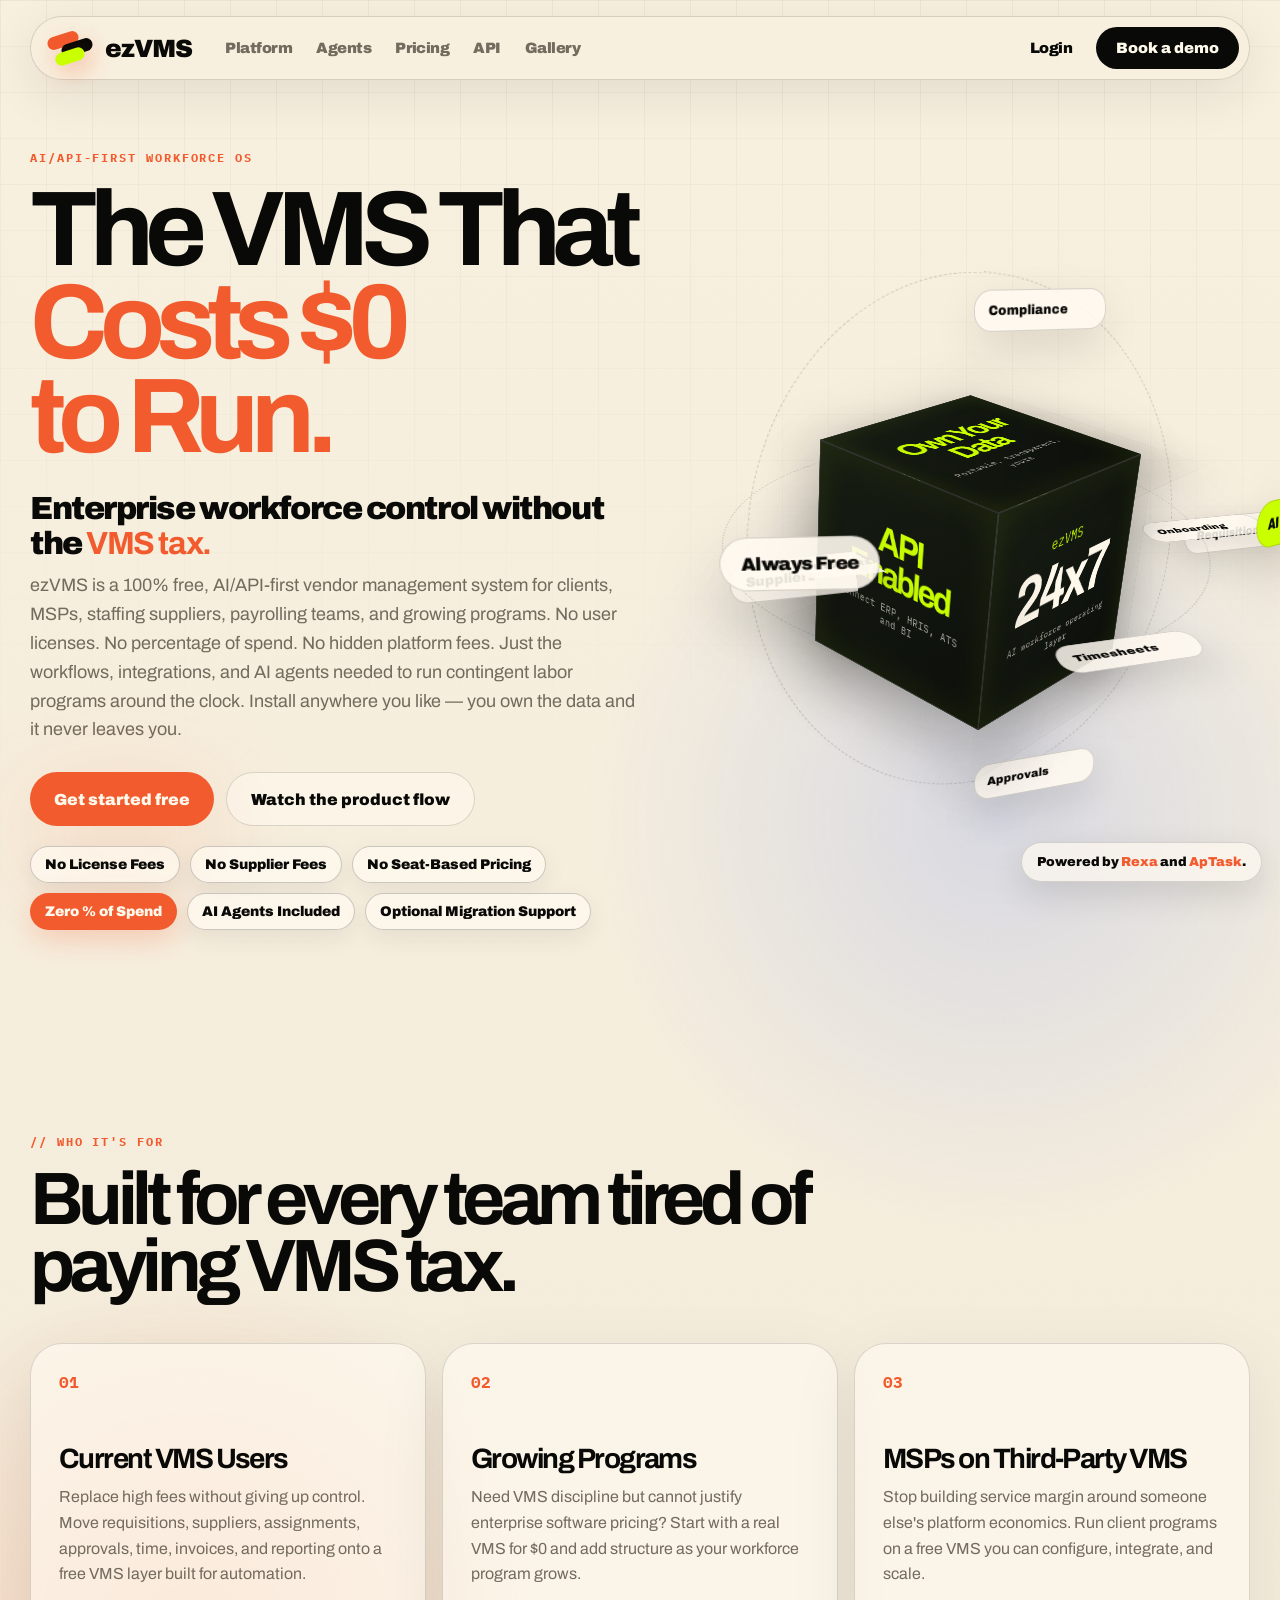
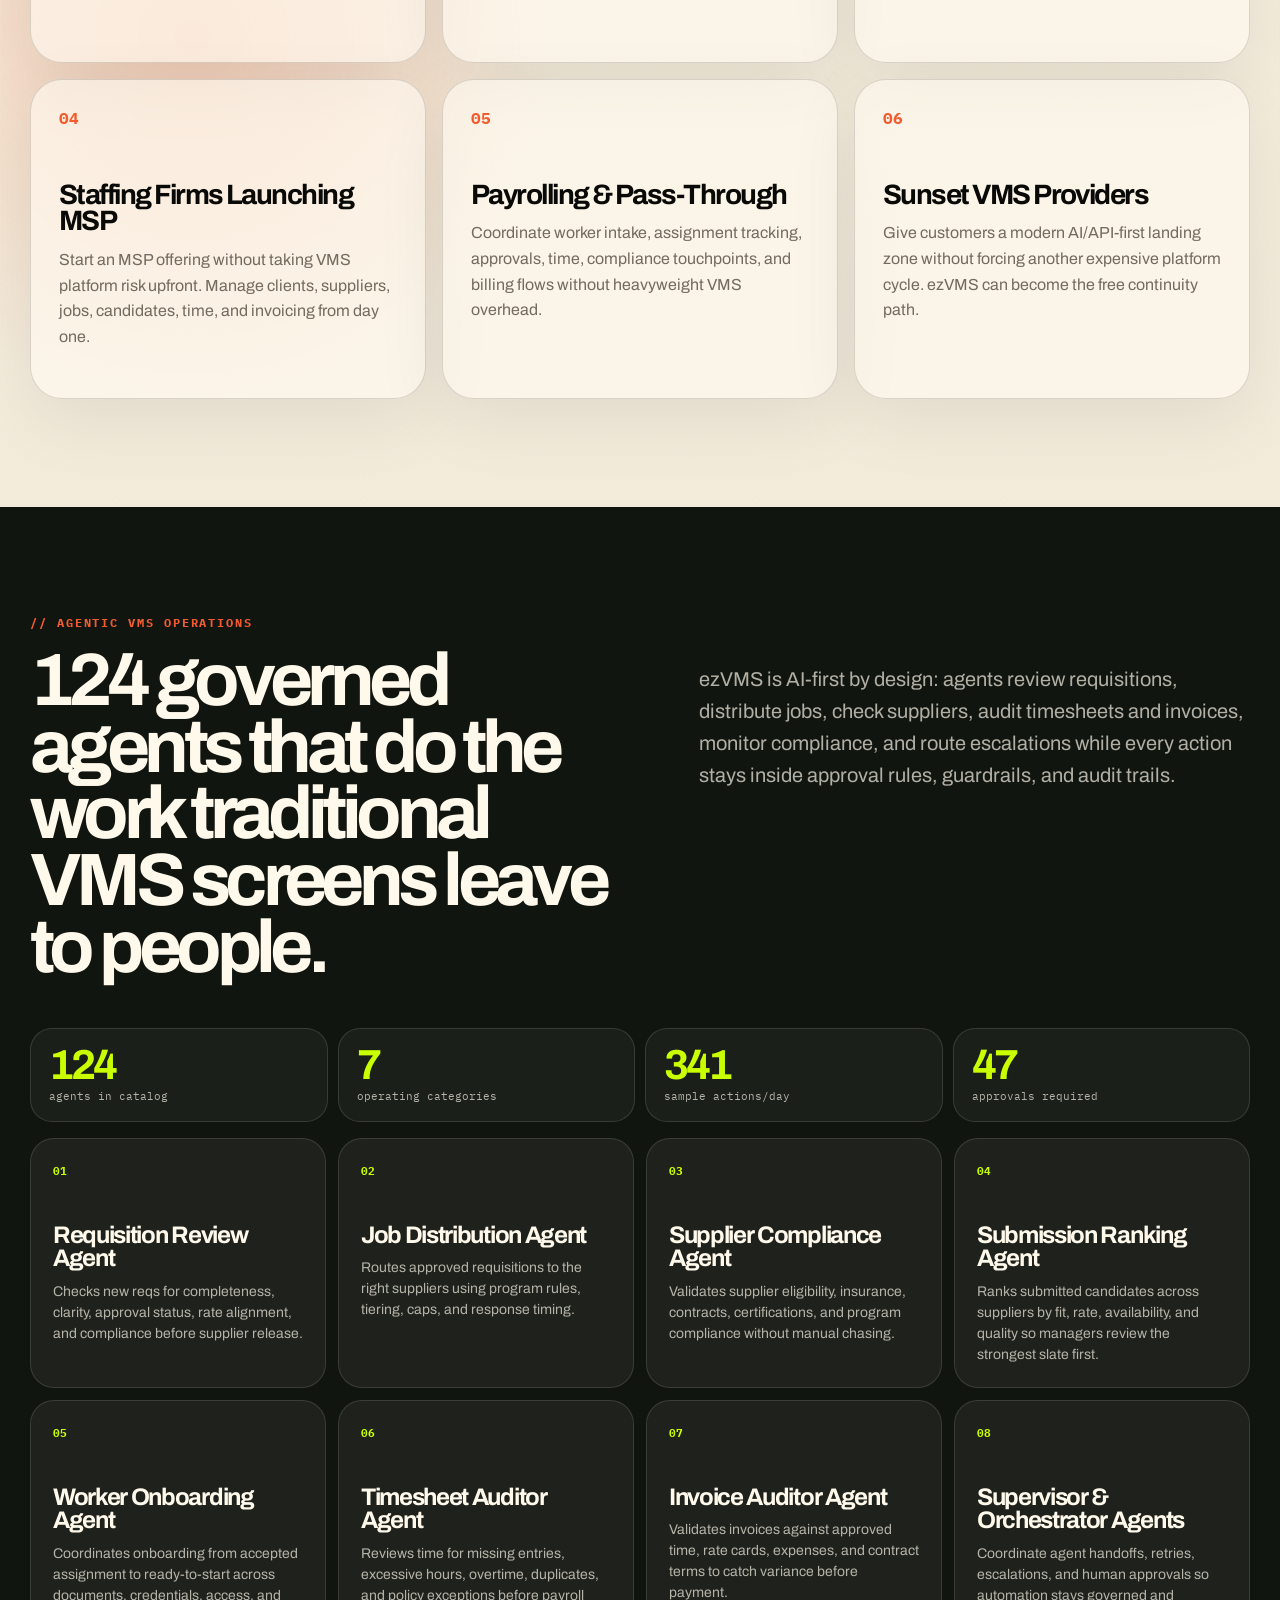
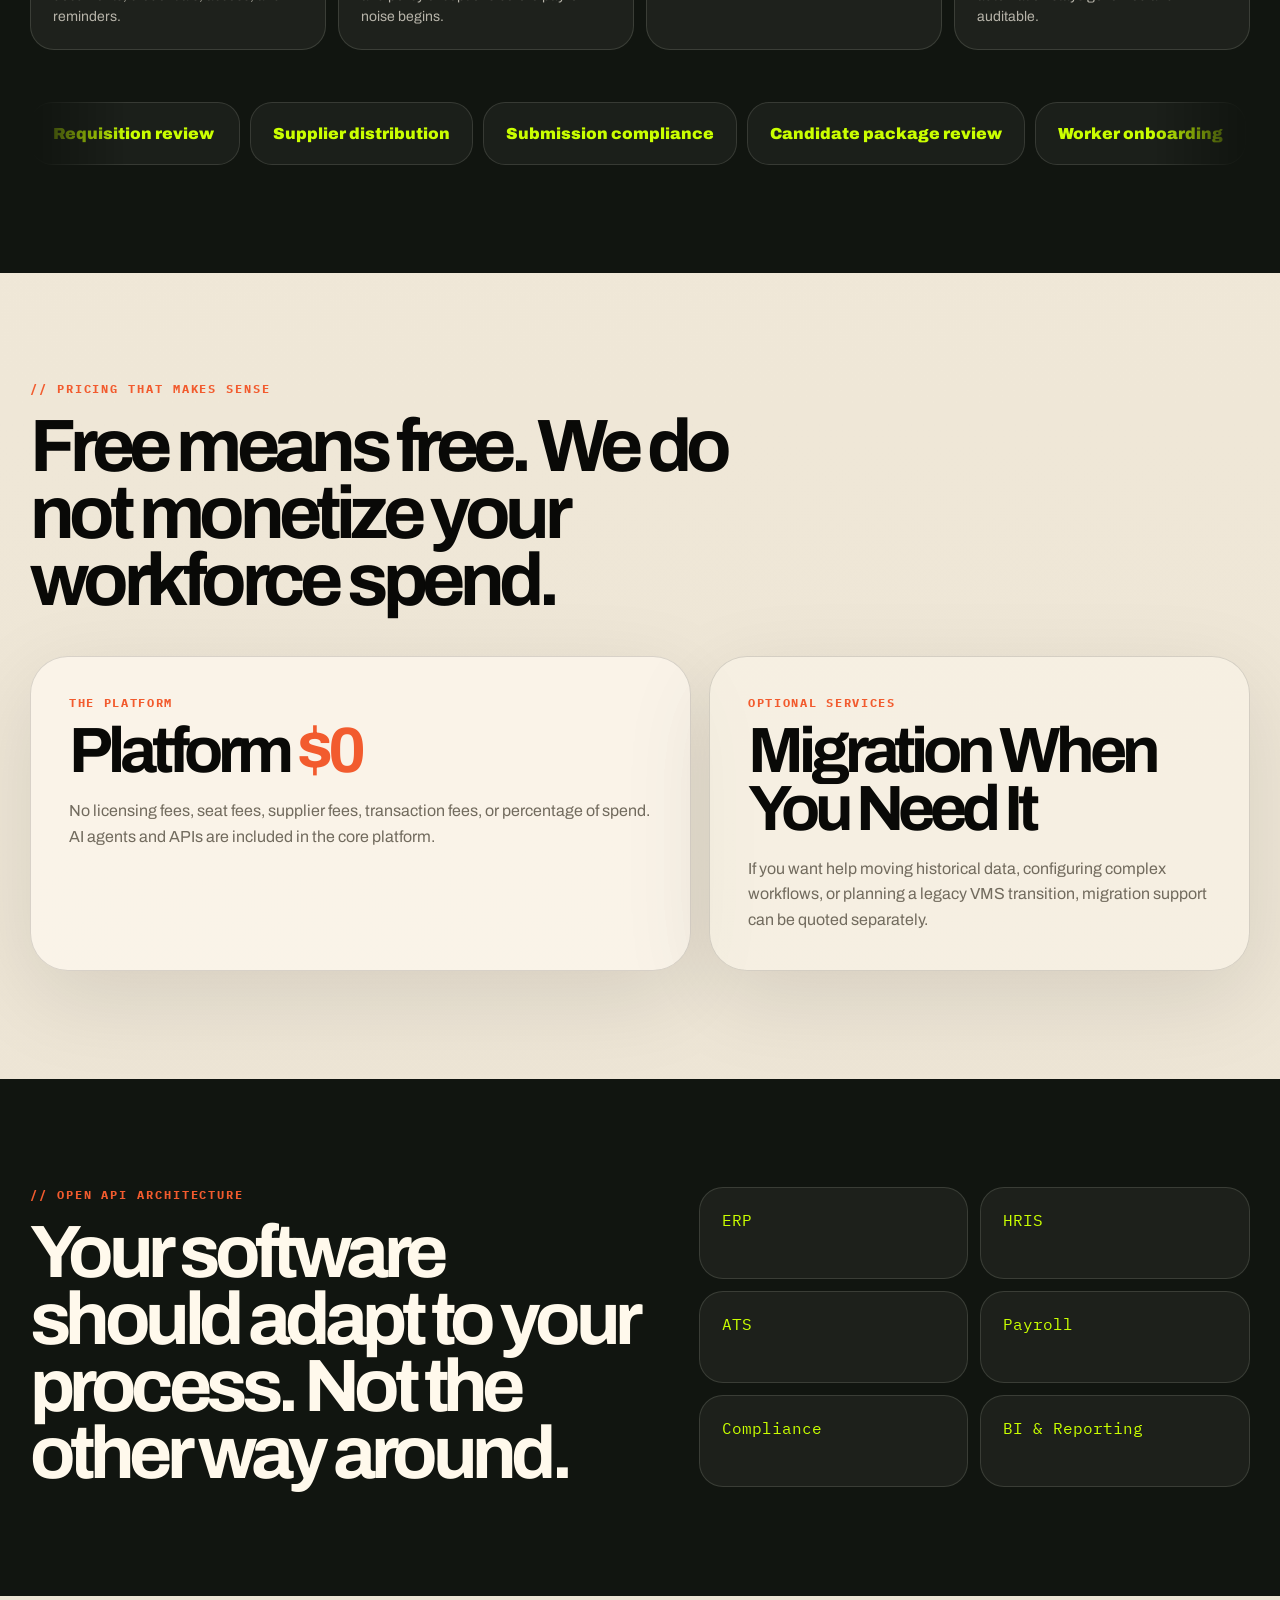
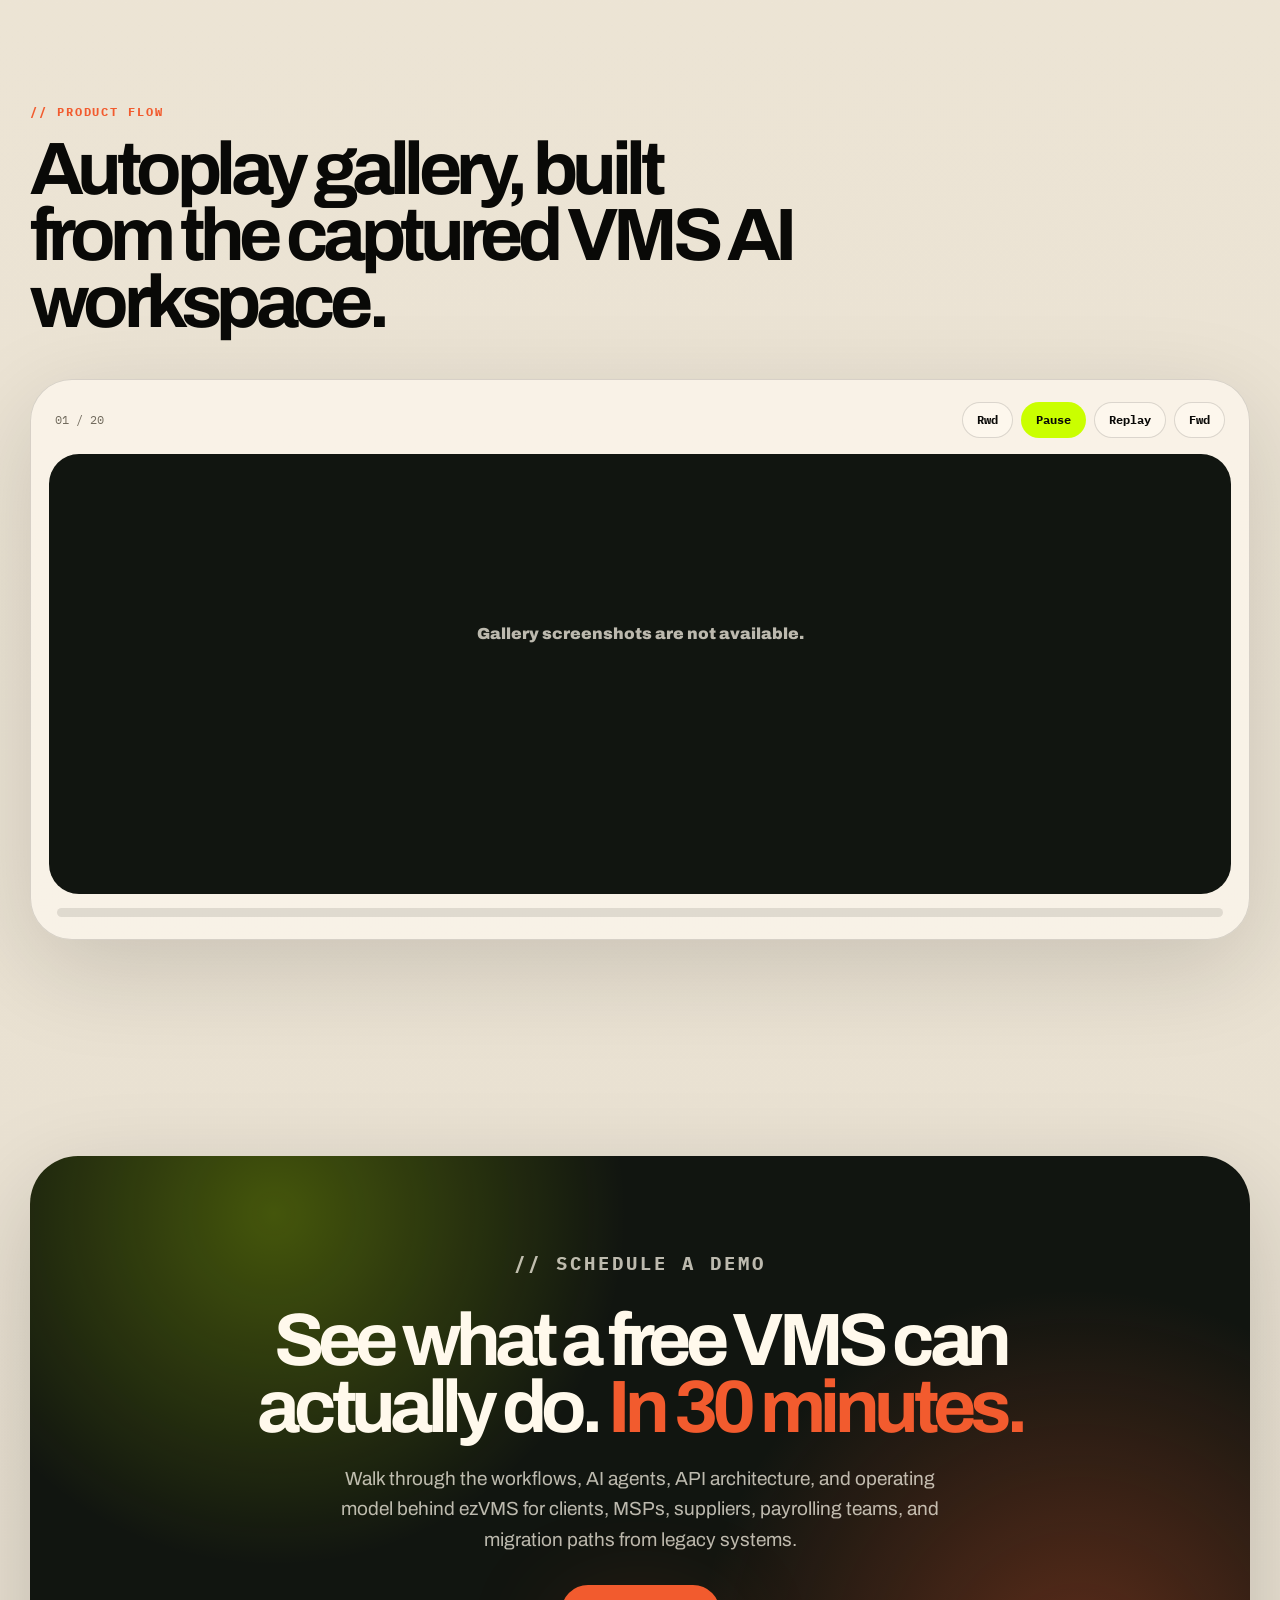
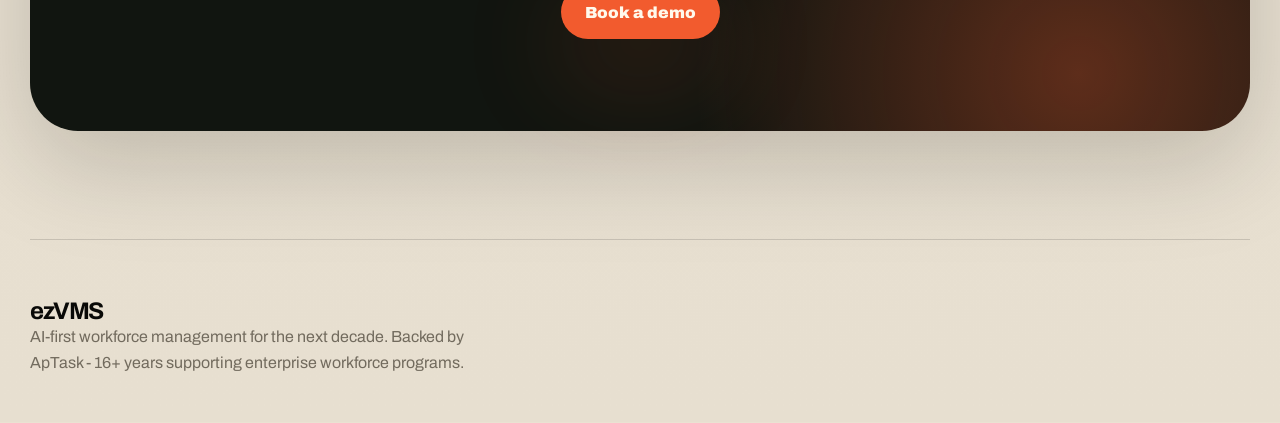
==== commit 0f31c189: "feat(codex-3d): fix gallery paths + add data-ownership copy Co-Authored-By: Claude Sonnet 4.6 <norep" ====
--- a/codex-3d/index.html
+++ b/codex-3d/index.html
@@ -48,7 +48,7 @@
           <span>to Run.</span>
         </h1>
         <p class="lede">Enterprise workforce control without the <strong>VMS tax.</strong></p>
-        <p class="subcopy">ezVMS is a 100% free, AI/API-first vendor management system for clients, MSPs, staffing suppliers, payrolling teams, and growing programs. No user licenses. No percentage of spend. No hidden platform fees. Just the workflows, integrations, and AI agents needed to run contingent labor programs around the clock.</p>
+        <p class="subcopy">ezVMS is a 100% free, AI/API-first vendor management system for clients, MSPs, staffing suppliers, payrolling teams, and growing programs. No user licenses. No percentage of spend. No hidden platform fees. Just the workflows, integrations, and AI agents needed to run contingent labor programs around the clock. Install anywhere you like — you own the data and it never leaves you.</p>
         <div class="actions">
           <button class="primary" type="button" data-open-demo>Get started free</button>
           <a class="secondary" href="#gallery" data-start-gallery>Watch the product flow</a>
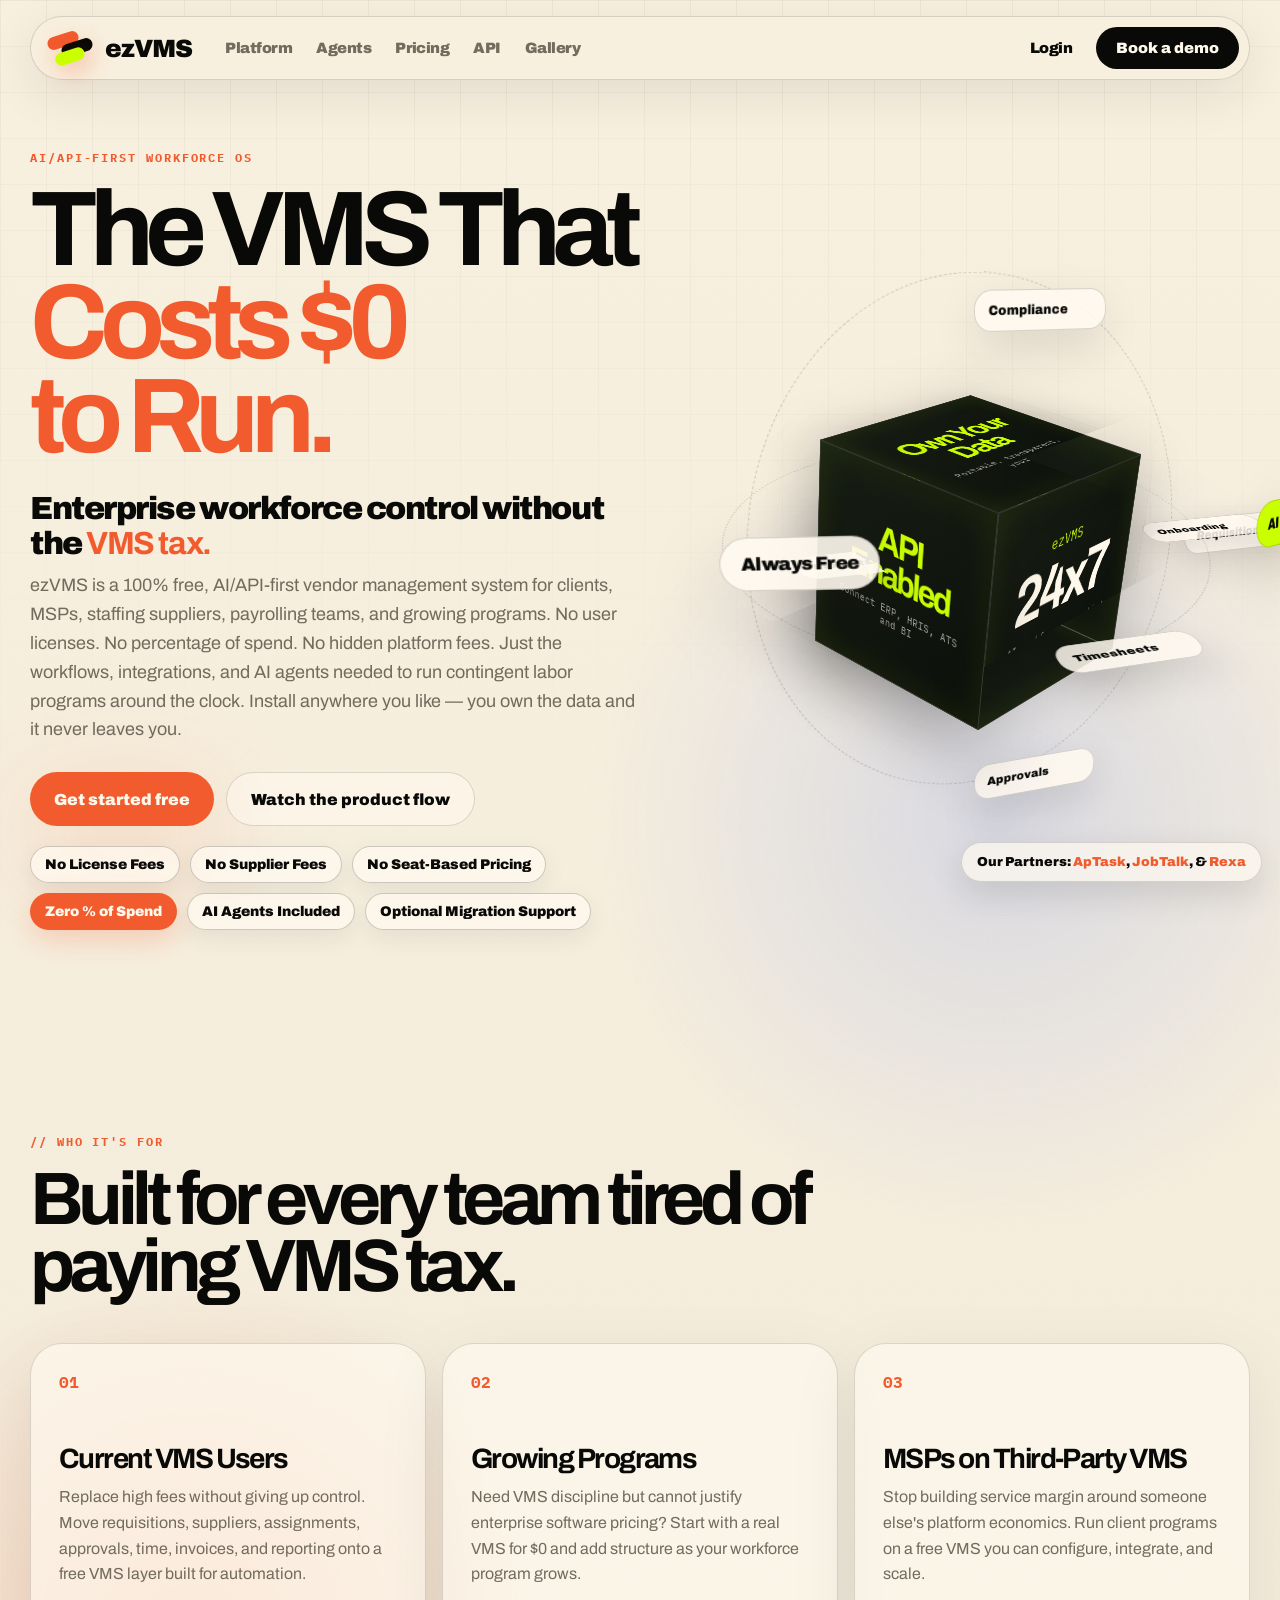
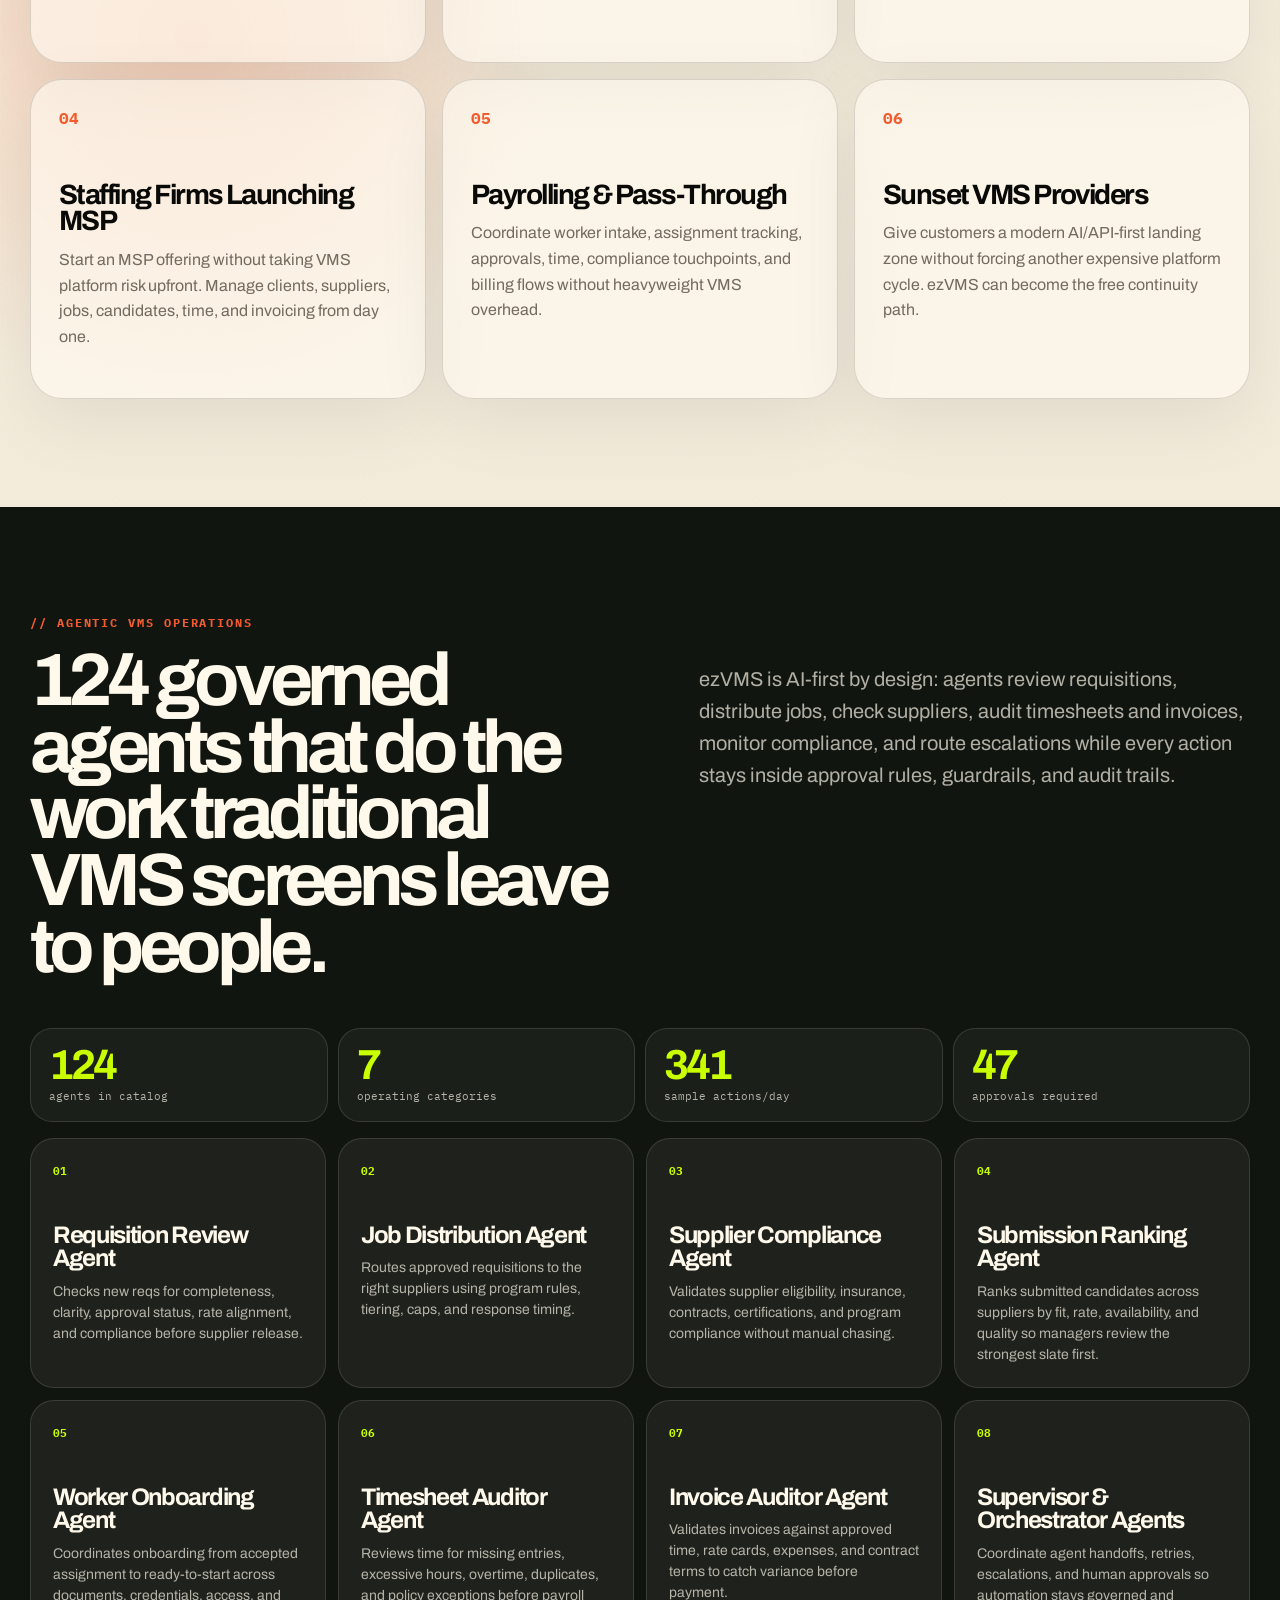
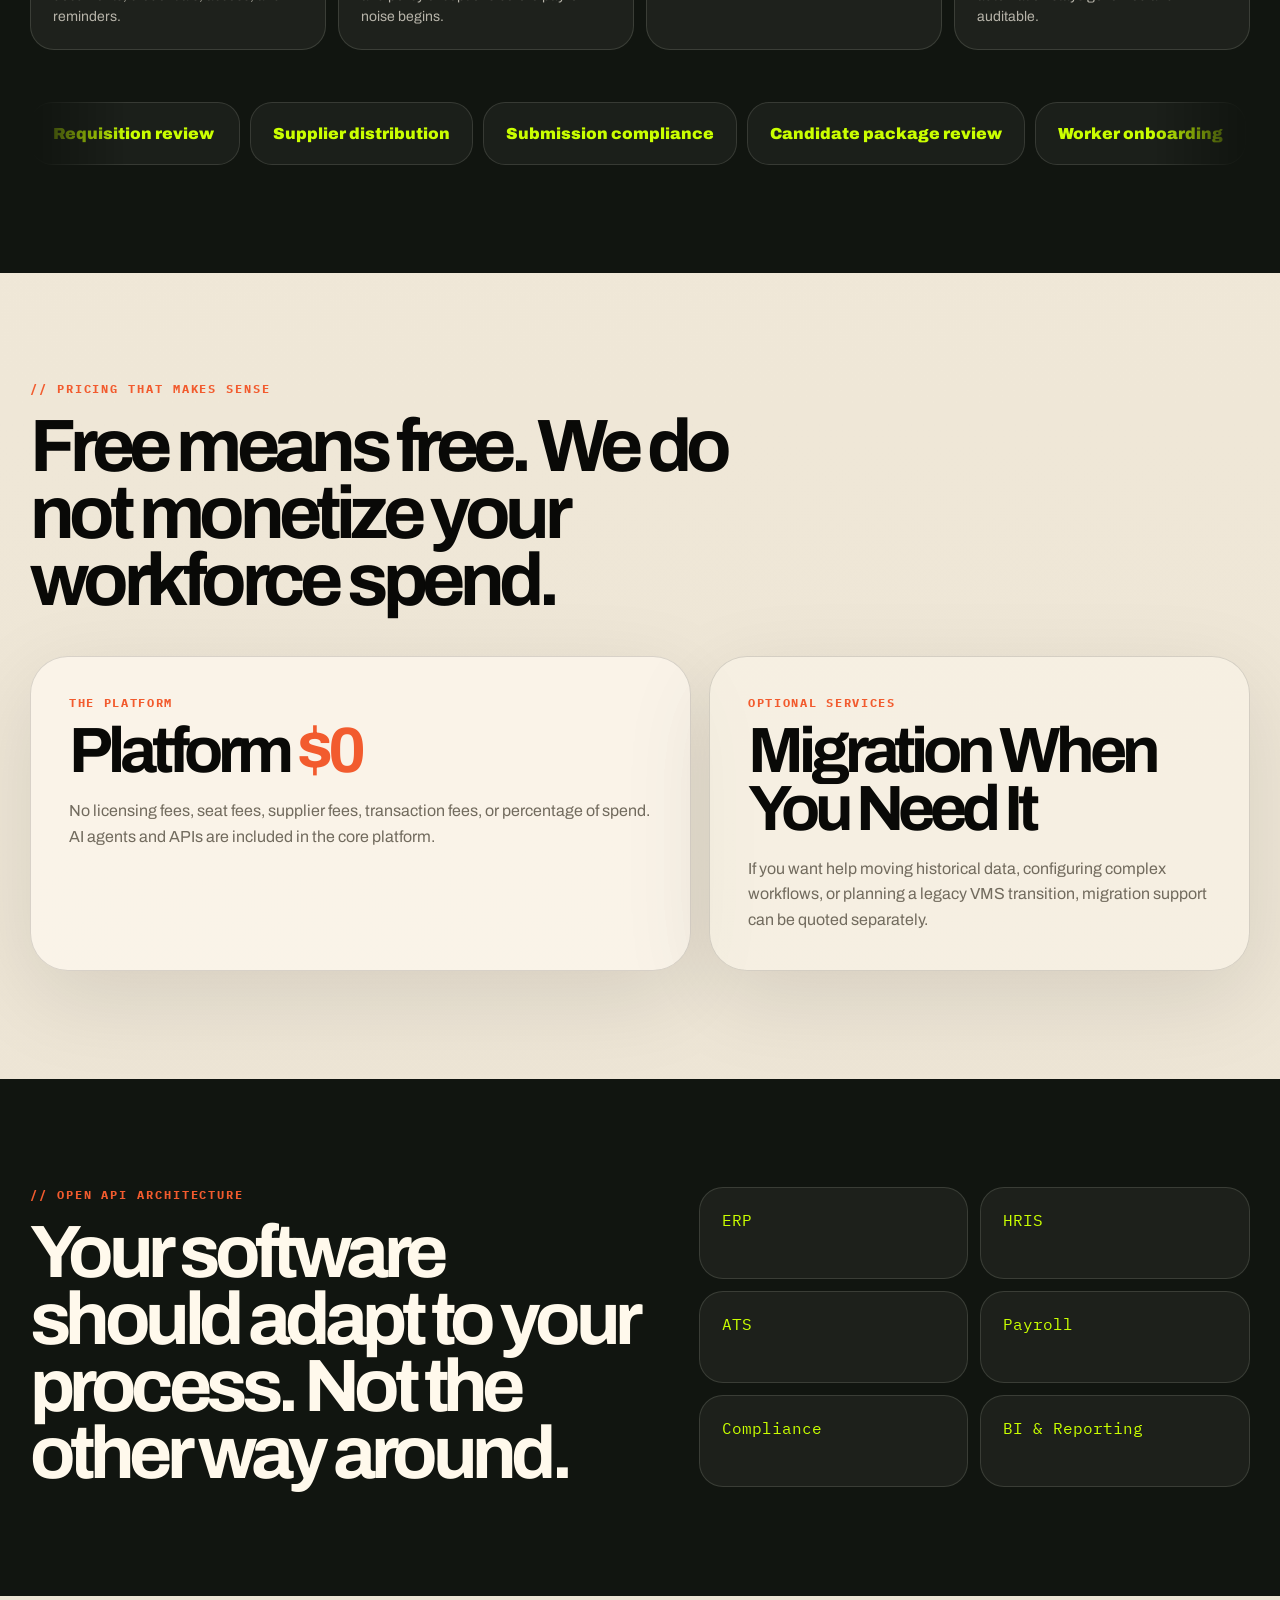
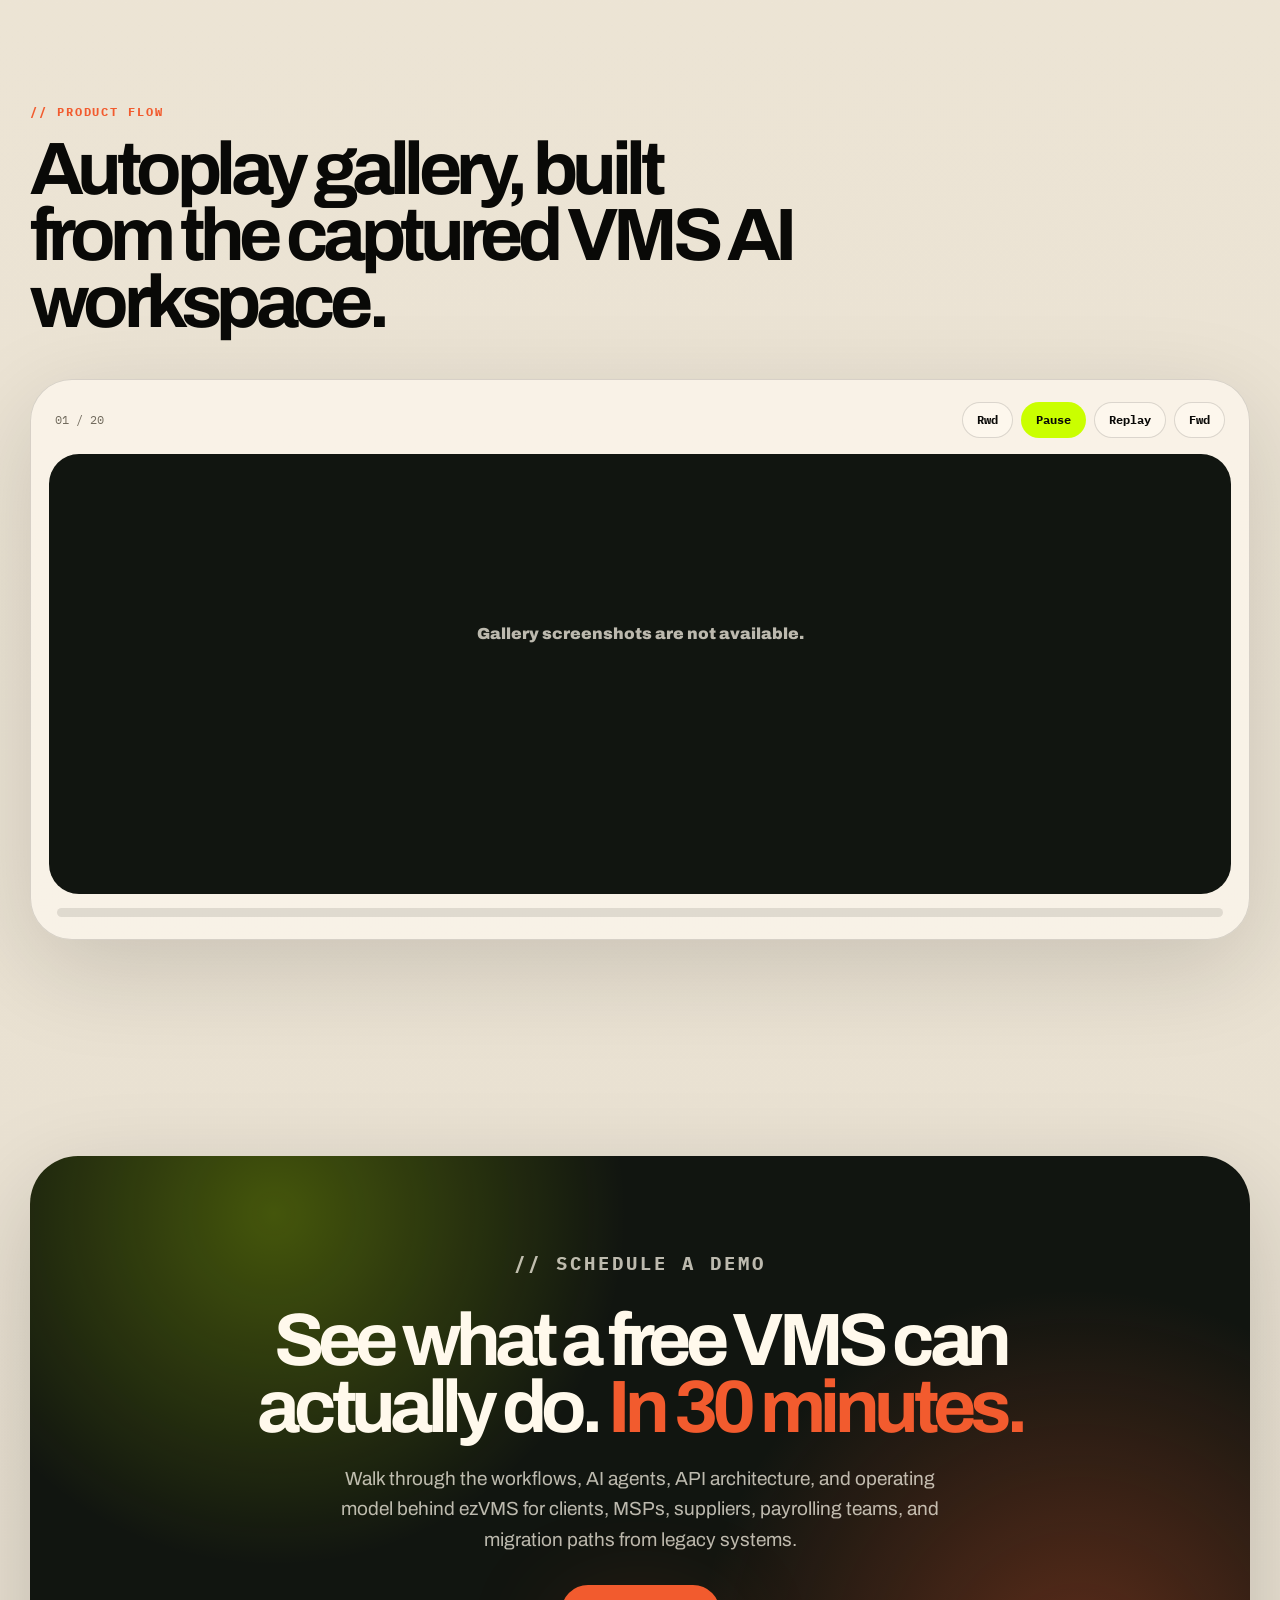
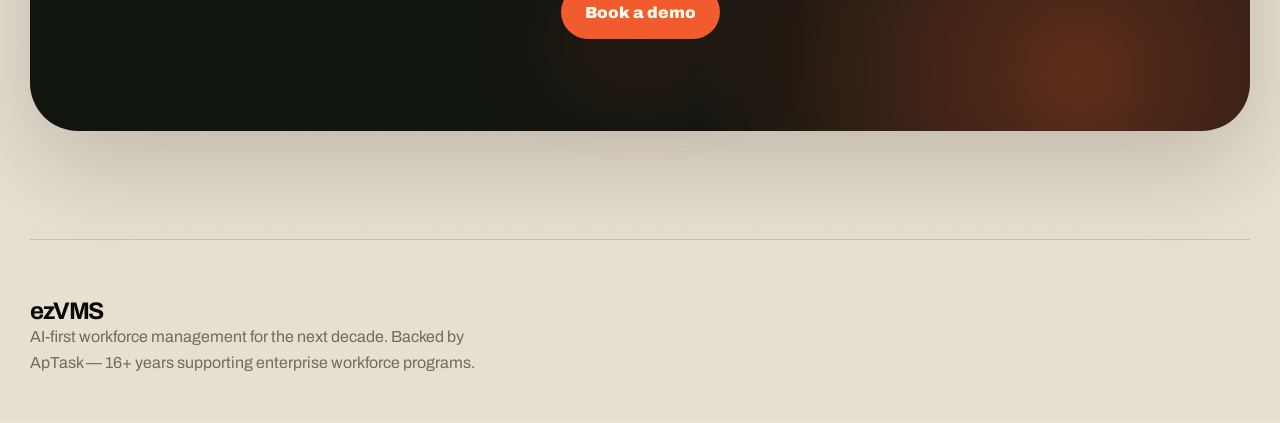
==== commit 59860ca3: "feat(codex-3d): add partner tooltips and refresh footer copy Updates the footer "Our Partners" secti" ====
--- a/codex-3d/index.html
+++ b/codex-3d/index.html
@@ -9,7 +9,7 @@
   <link rel="preconnect" href="https://fonts.googleapis.com">
   <link rel="preconnect" href="https://fonts.gstatic.com" crossorigin>
   <link href="https://fonts.googleapis.com/css2?family=Archivo:wght@500;700;800;900&family=IBM+Plex+Mono:wght@400;600;700&display=swap" rel="stylesheet">
-  <link rel="stylesheet" href="styles.css">
+  <link rel="stylesheet" href="styles.css?v=2">
 </head>
 <body>
   <div class="ambient" aria-hidden="true"></div>
@@ -275,9 +275,9 @@
   <footer class="footer">
     <div>
       <strong>ezVMS</strong>
-      <p>AI-first workforce management for the next decade. Backed by ApTask - 16+ years supporting enterprise workforce programs.</p>
+      <p>AI-first workforce management for the next decade. Backed by ApTask — 16+ years supporting enterprise workforce programs.</p>
     </div>
-    <div class="powered">Powered by <a href="https://rexa.ai" target="_blank" rel="noopener noreferrer">Rexa</a> and <a href="https://aptask.com" target="_blank" rel="noopener noreferrer">ApTask</a>.</div>
+    <div class="powered">Our Partners: <a href="https://aptask.com" target="_blank" rel="noopener noreferrer" data-tooltip="Your staffing partner">ApTask</a>, <a href="https://jobtalk.ai" target="_blank" rel="noopener noreferrer" data-tooltip="AI voice agent for recruiters">JobTalk</a>, &amp; <a href="https://rexa.ai" target="_blank" rel="noopener noreferrer" data-tooltip="Voice agent platform">Rexa</a></div>
   </footer>
 
   <dialog class="demo-modal" id="demo-modal">
--- a/codex-3d/styles.css
+++ b/codex-3d/styles.css
@@ -872,6 +872,29 @@
 
 .powered a {
   color: var(--ember);
+  position: relative;
+}
+
+.powered a[data-tooltip]::after {
+  content: attr(data-tooltip);
+  position: absolute;
+  bottom: calc(100% + 8px);
+  left: 50%;
+  transform: translateX(-50%);
+  white-space: nowrap;
+  background: rgba(9, 9, 7, 0.88);
+  color: #fff;
+  font-weight: 700;
+  font-size: 11px;
+  padding: 4px 8px;
+  border-radius: 5px;
+  pointer-events: none;
+  opacity: 0;
+  transition: opacity 0.15s;
+}
+
+.powered a[data-tooltip]:hover::after {
+  opacity: 1;
 }
 
 .demo-modal,
